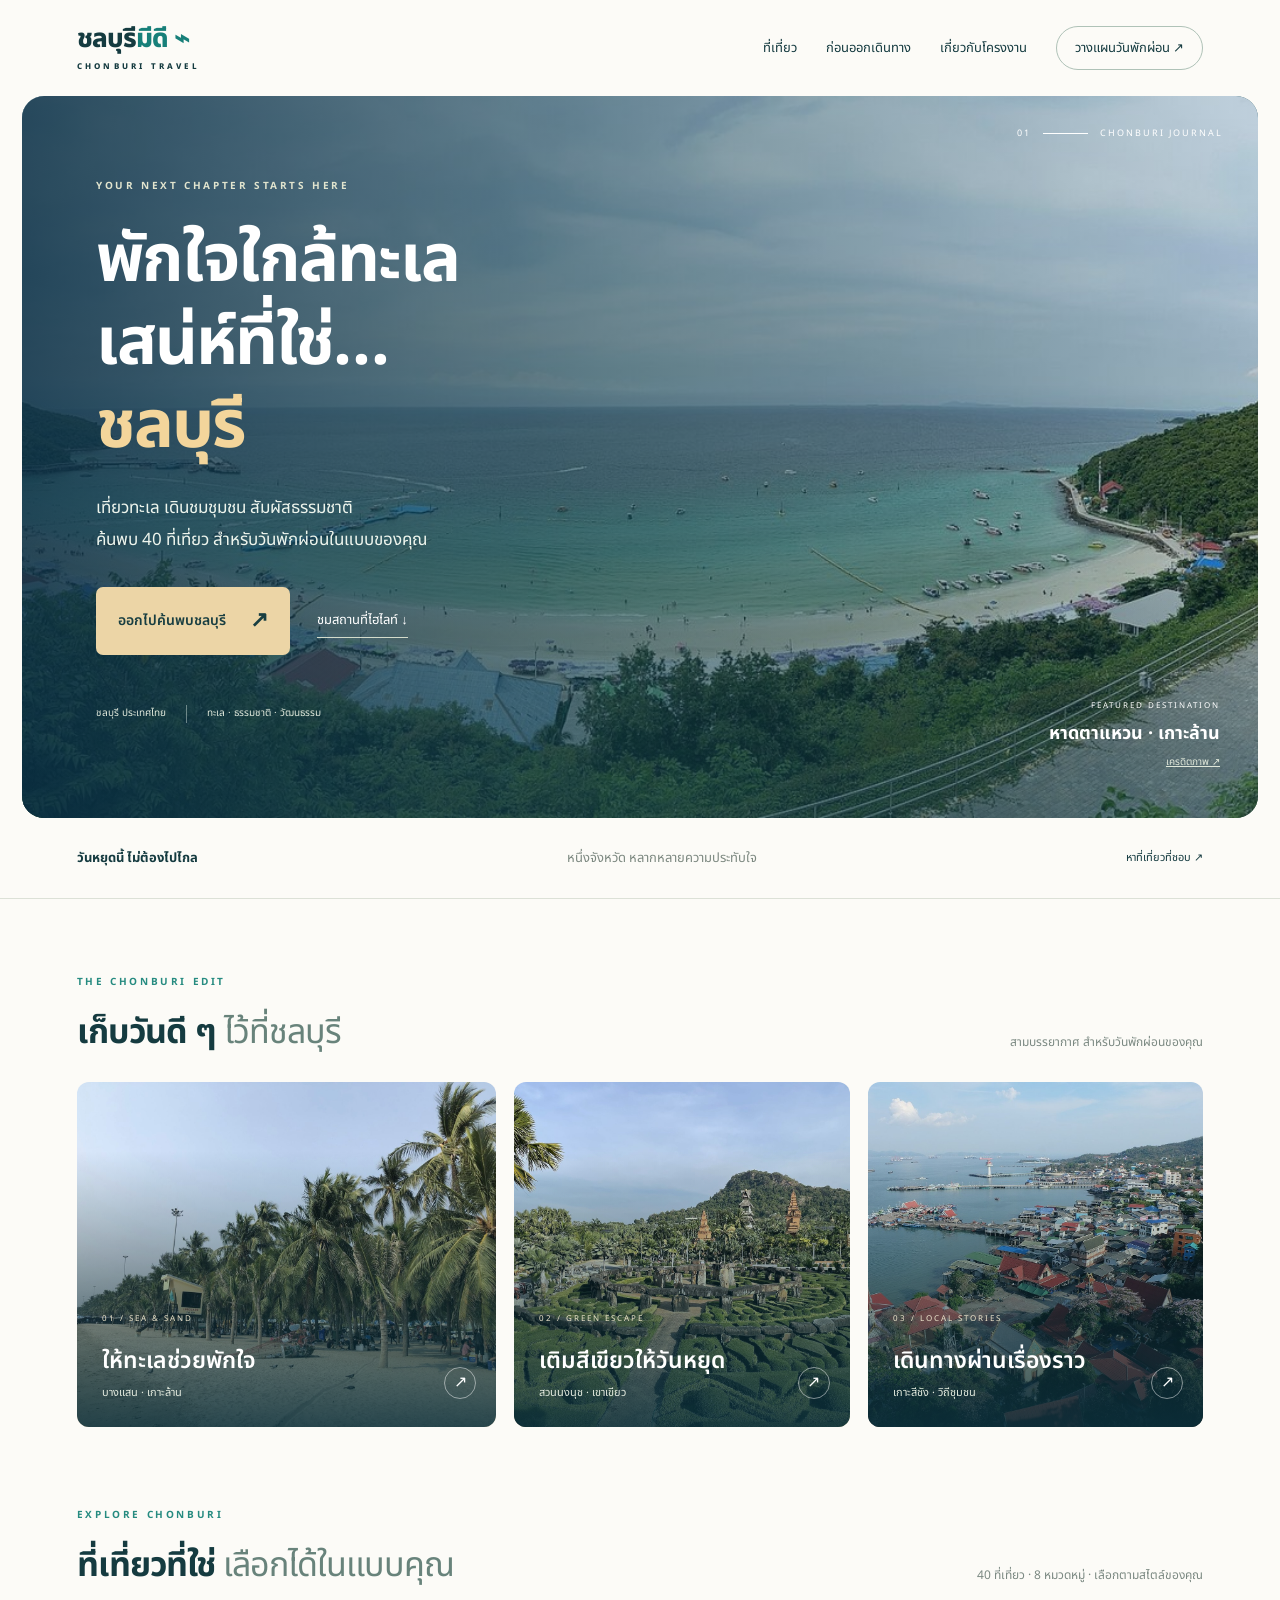
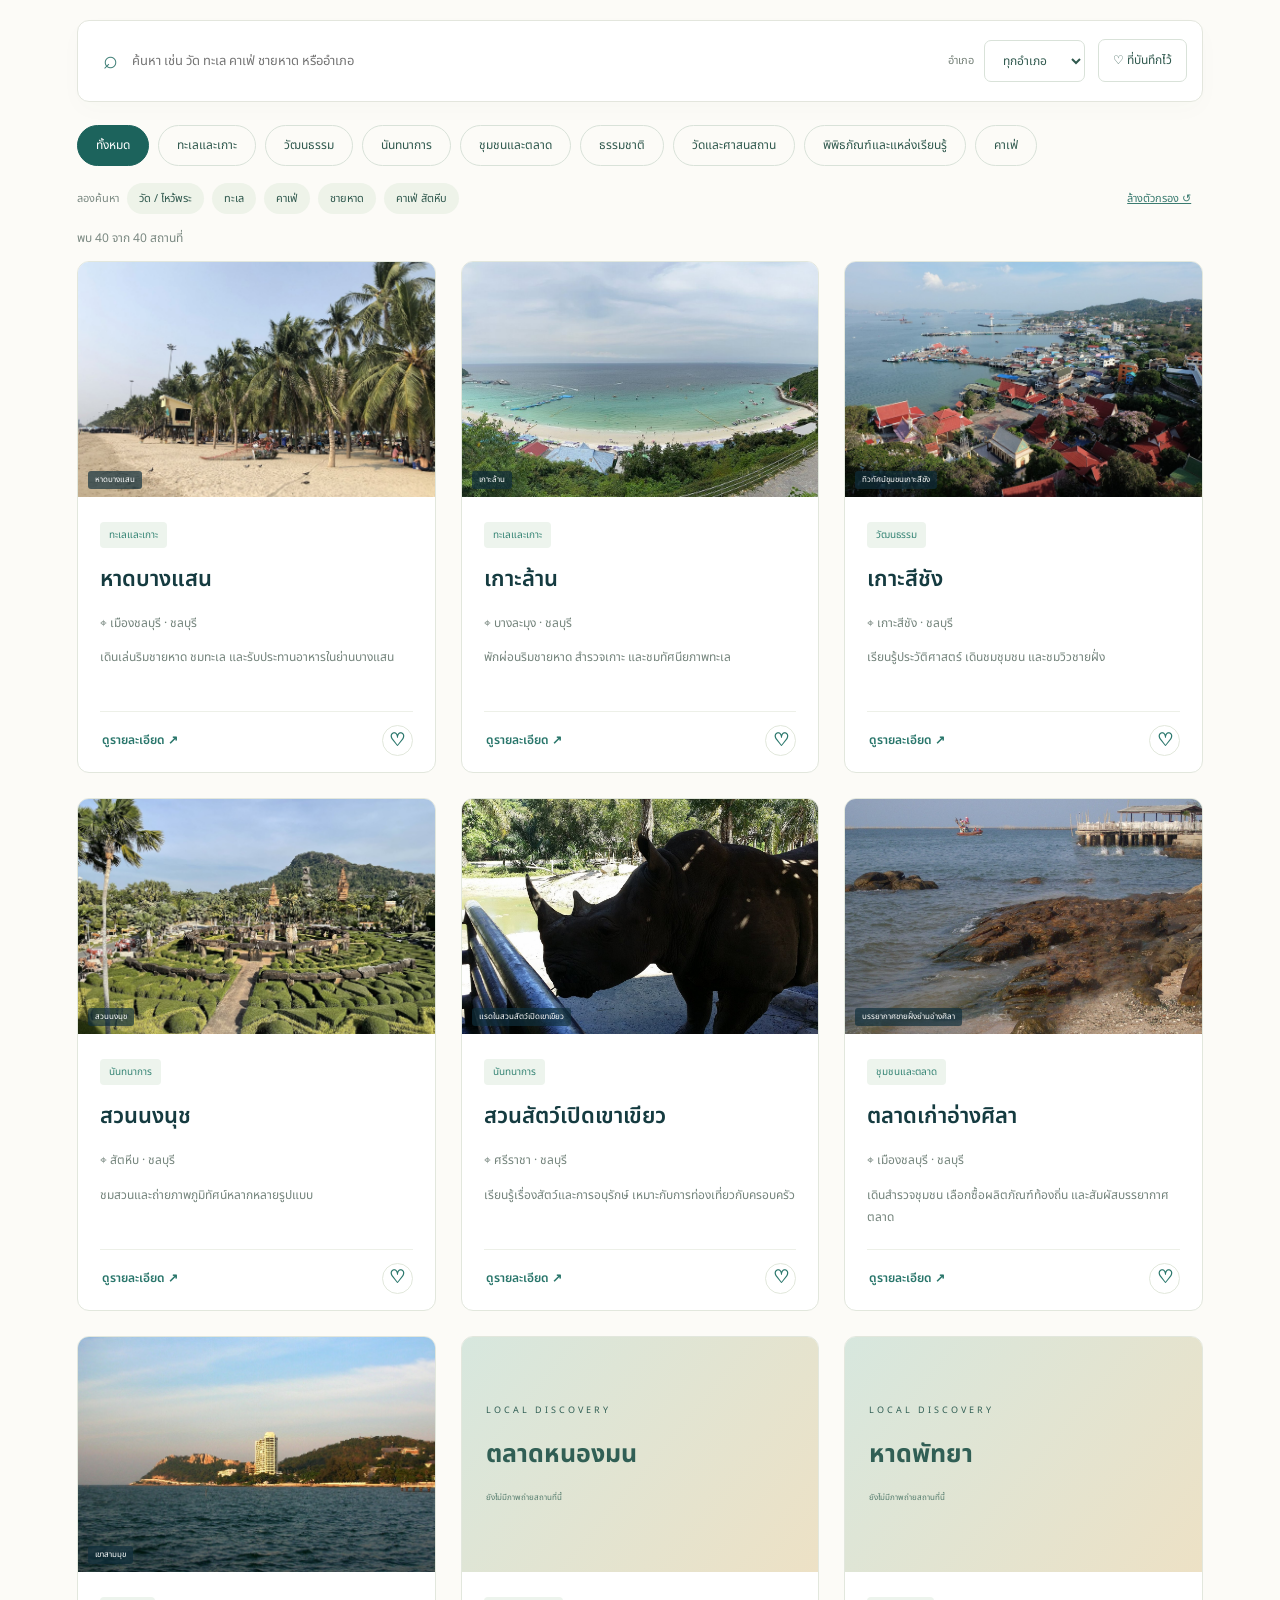
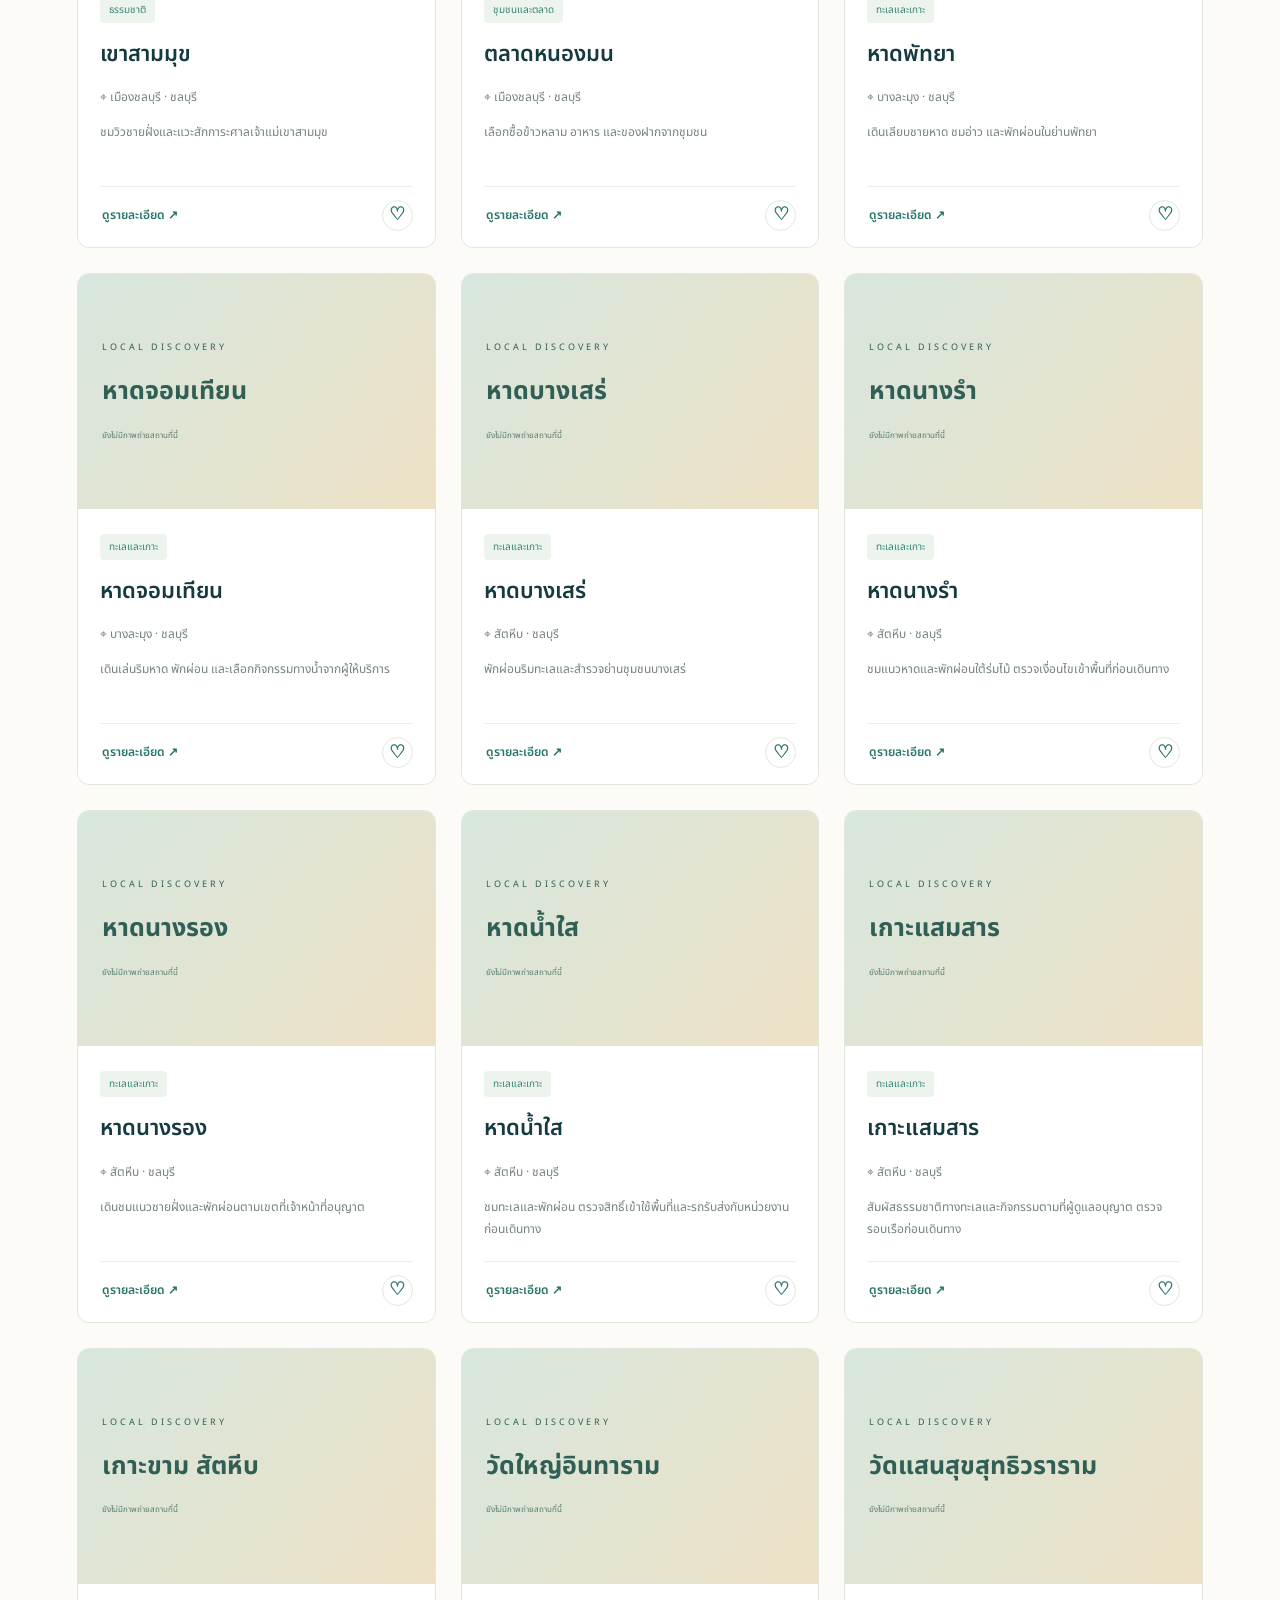
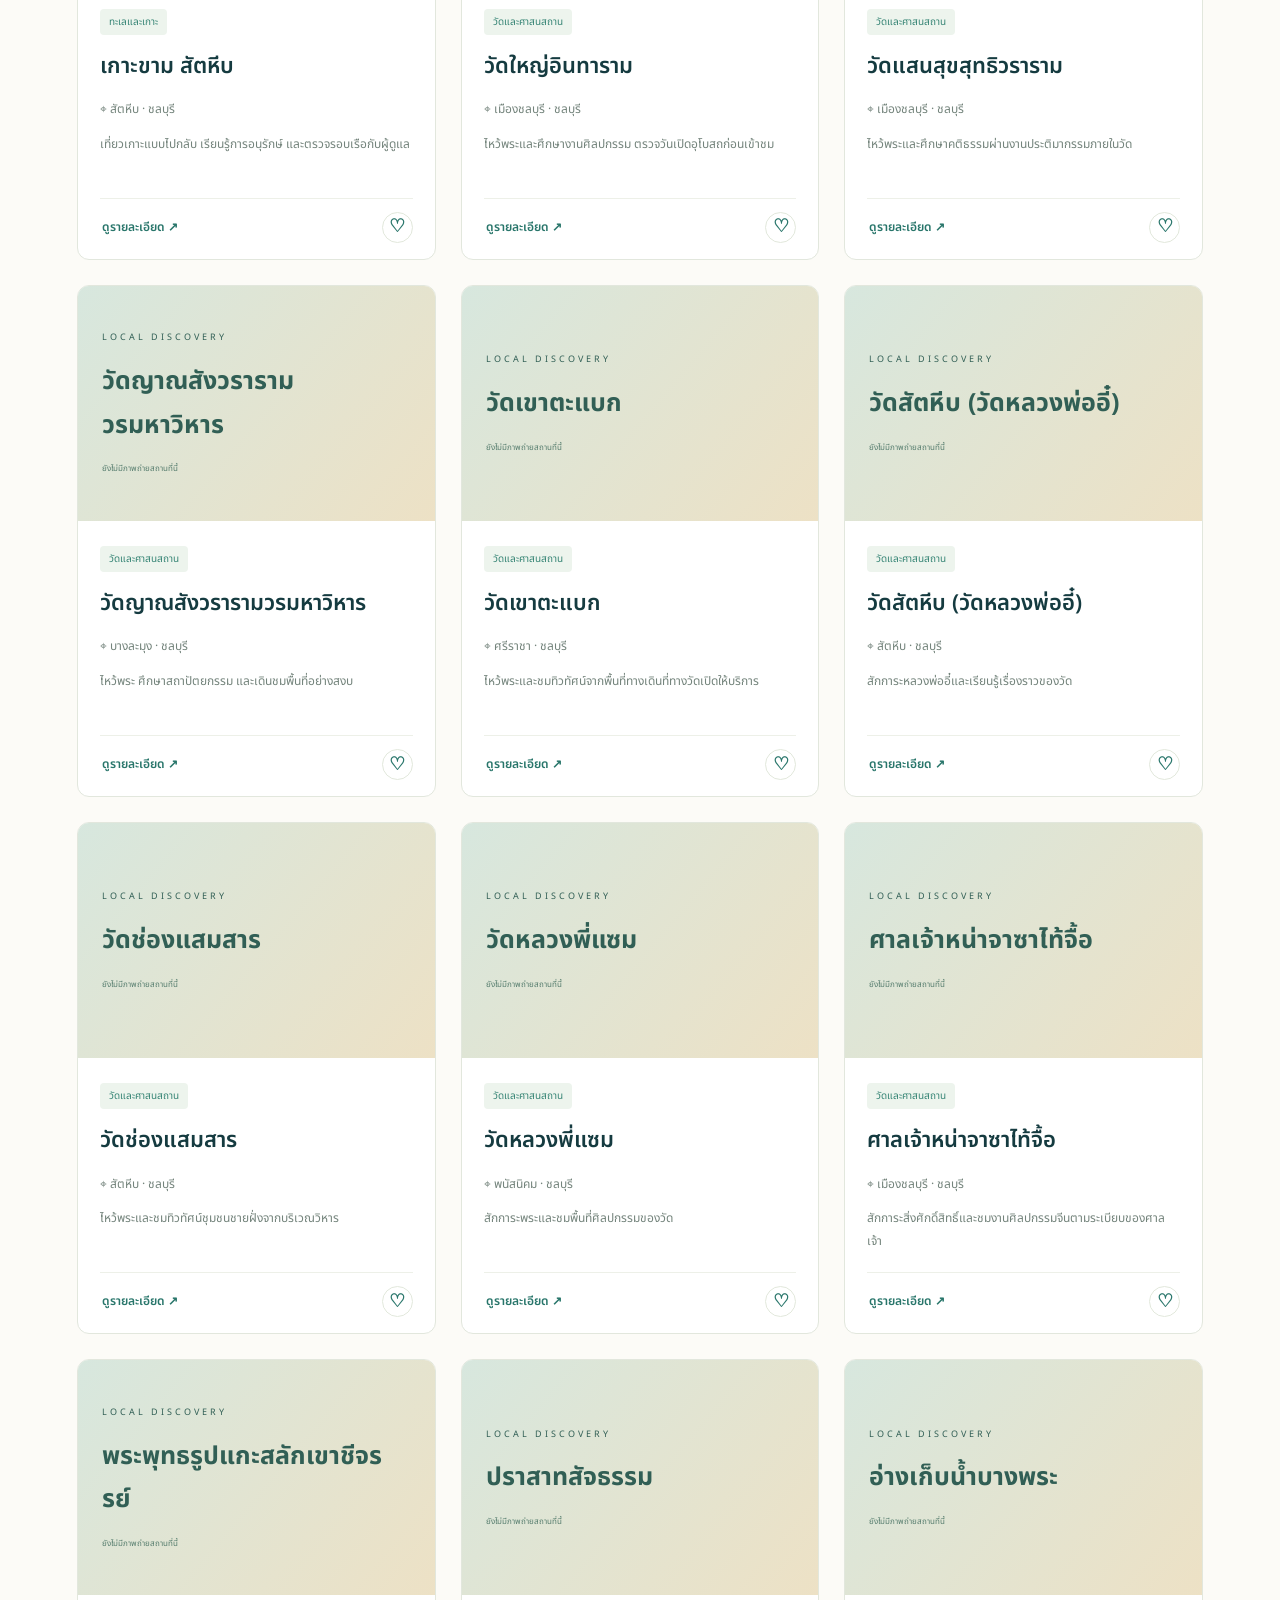
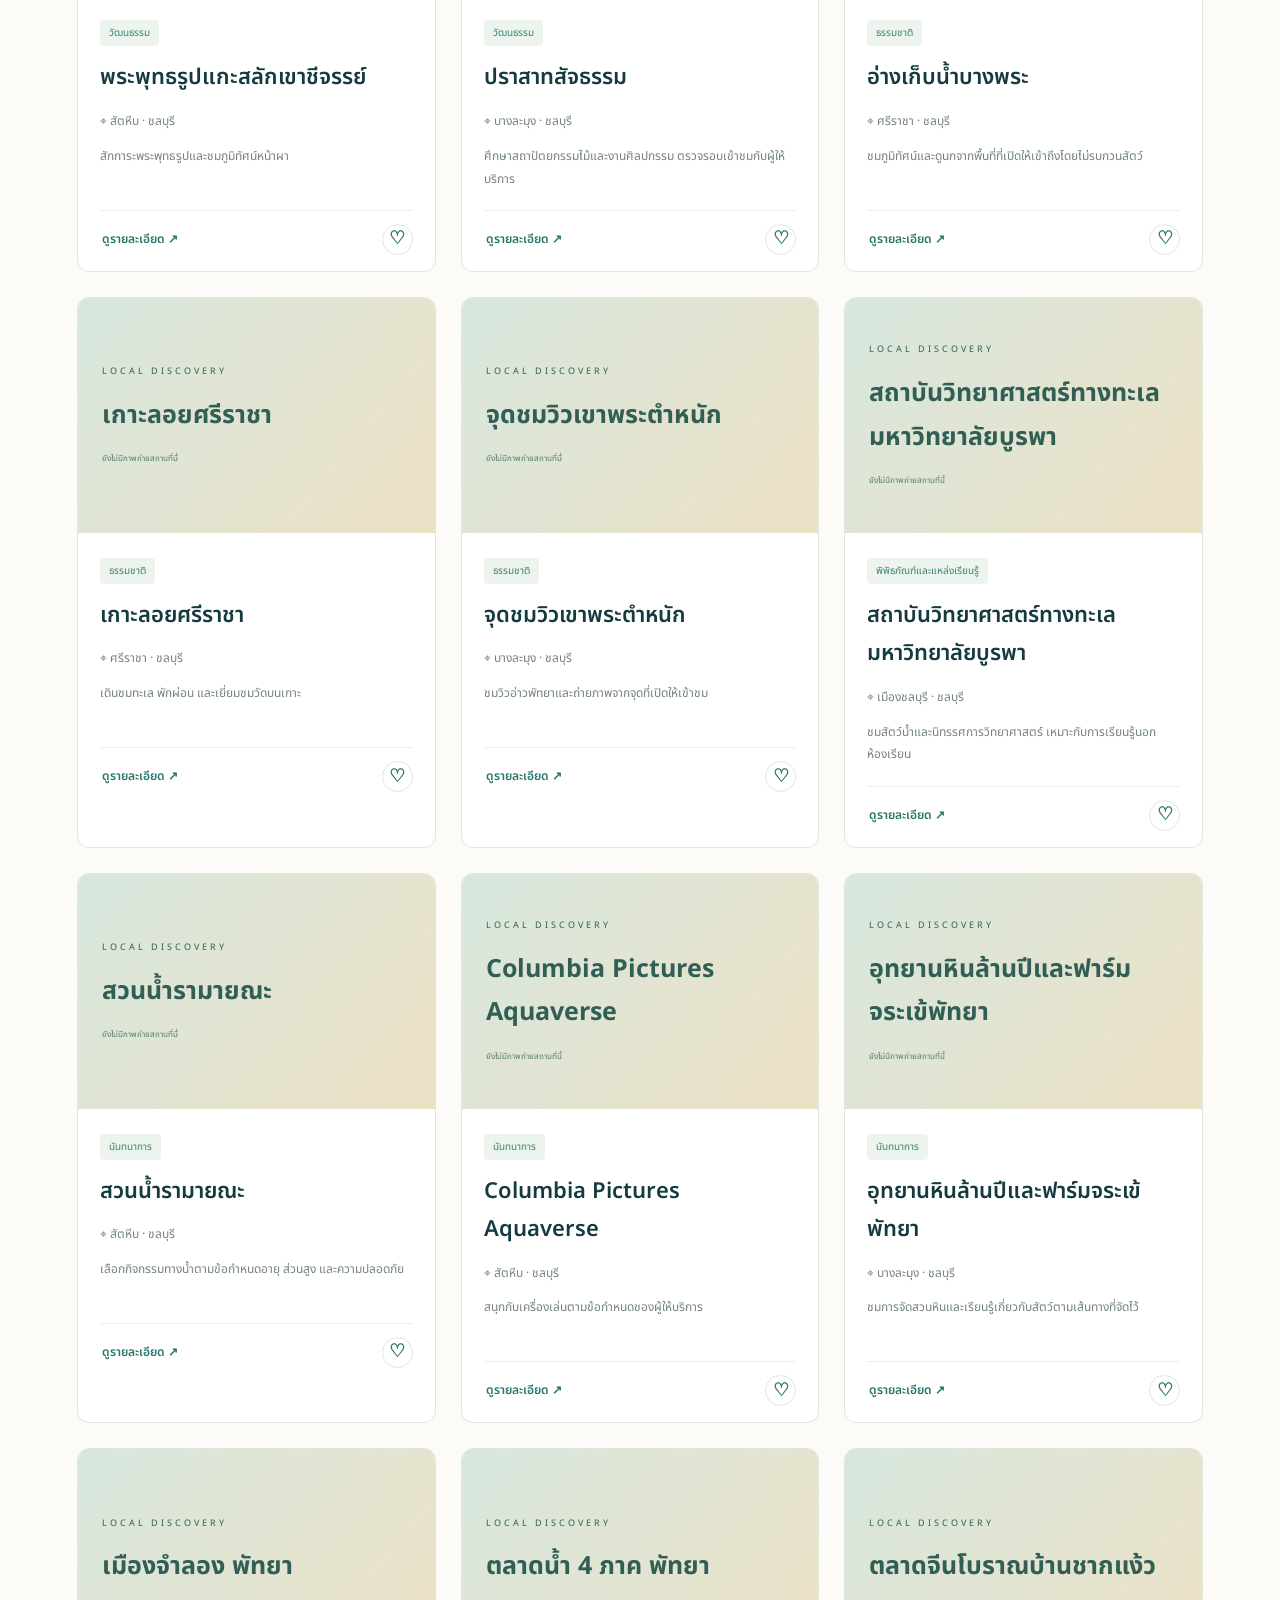
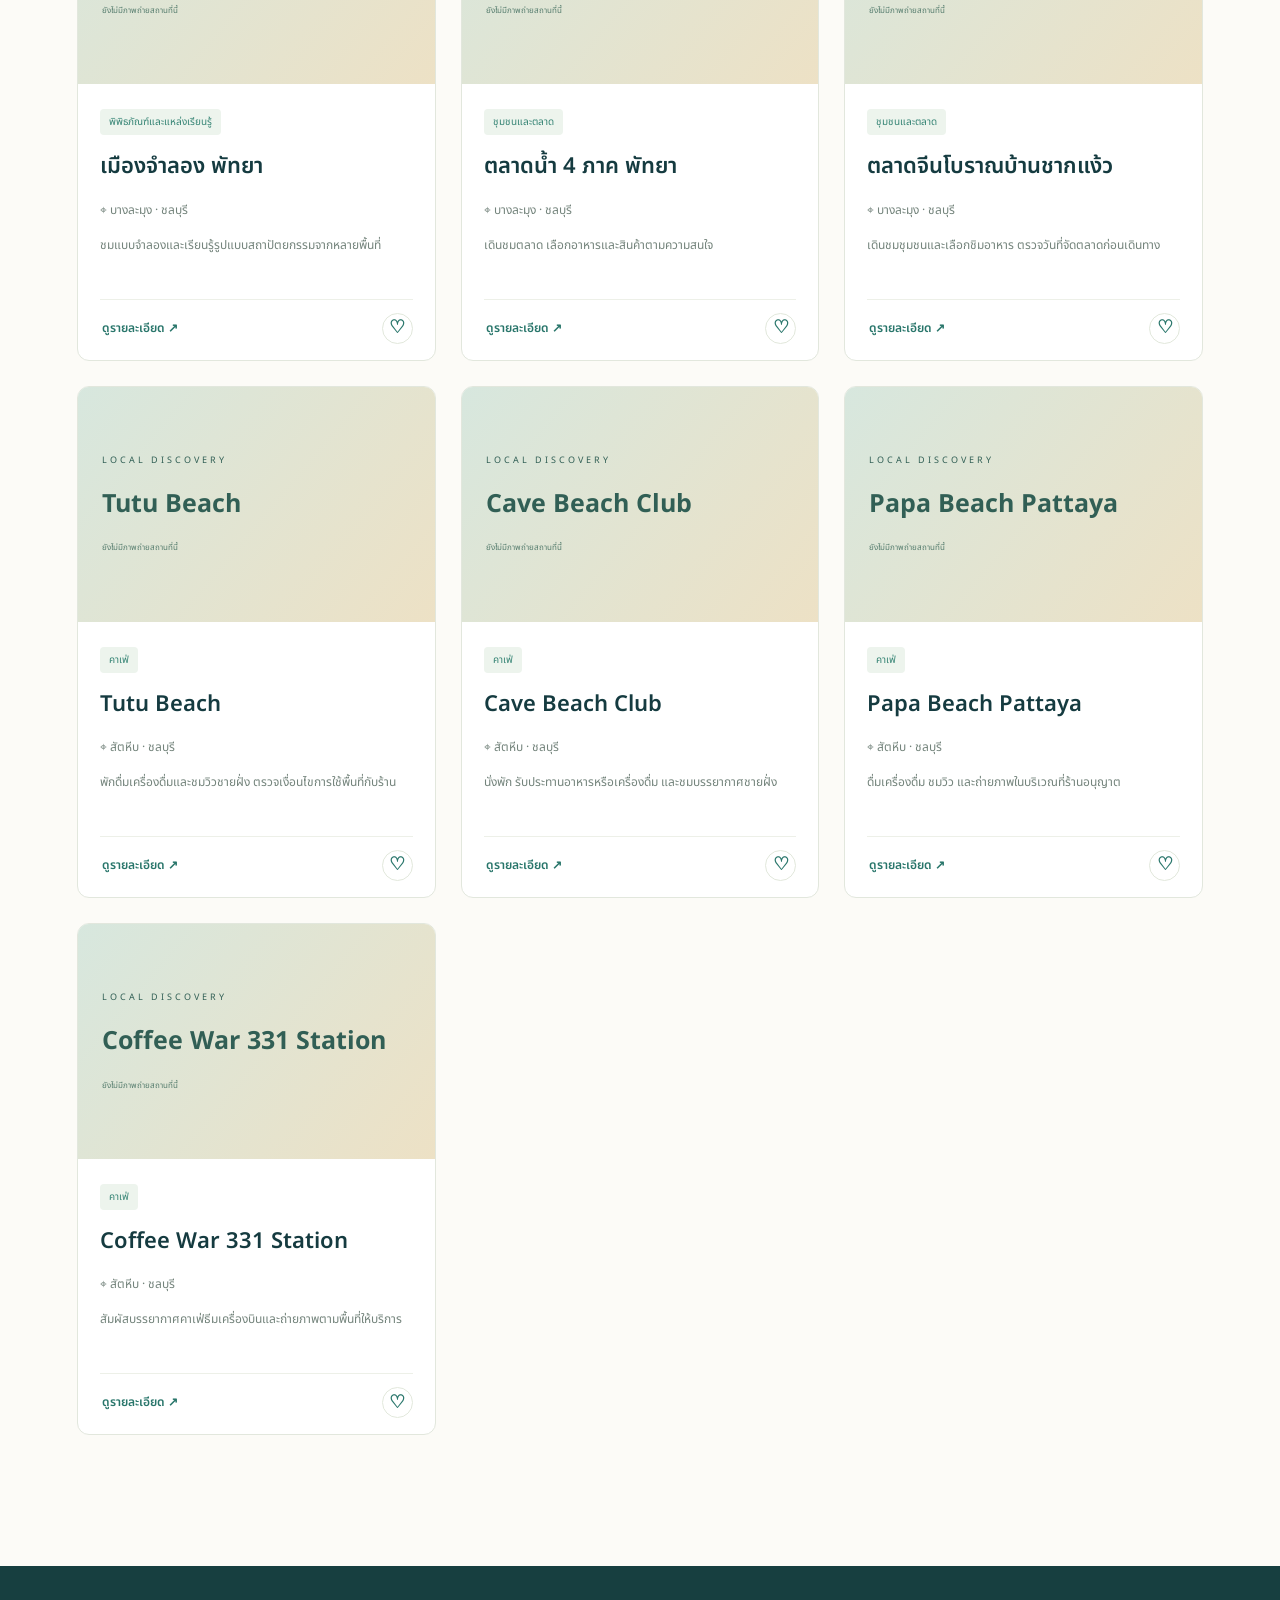
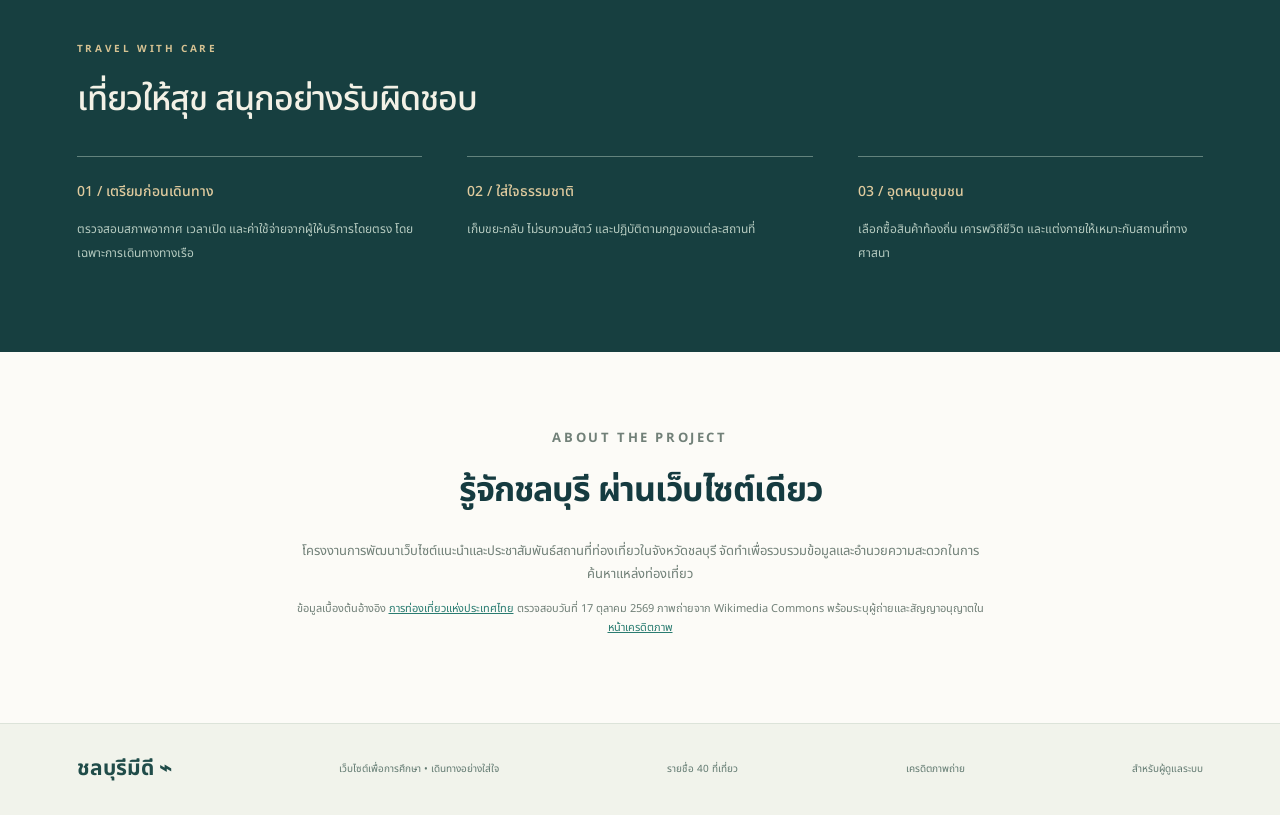
==== index.html @ 001562fa "Add files via upload" ====
<!doctype html><html lang="th"><head><meta charset="utf-8"><meta name="viewport" content="width=device-width,initial-scale=1"><meta name="description" content="ค้นพบชลบุรี แนะนำแหล่งท่องเที่ยวทางทะเล ธรรมชาติ วัฒนธรรม และชุมชน"><title>ชลบุรีมีดี • Chonburi Travel</title><link rel="stylesheet" href="assets/style.css"></head><body>
<header><a class="brand" href="#">ชลบุรี<span>มีดี ⌁</span><small>CHONBURI TRAVEL</small></a><nav aria-label="เมนูหลัก"><a href="#explore">ที่เที่ยว</a><a href="#guide">ก่อนออกเดินทาง</a><a href="#about">เกี่ยวกับโครงงาน</a><a class="nav-cta" href="#explore">วางแผนวันพักผ่อน ↗</a></nav></header>
<main><section class="hero"><img class="hero-background" src="assets/images/kohlarn.jpg" alt="หาดตาแหวน เกาะล้าน จังหวัดชลบุรี" fetchpriority="high"><div class="hero-shade"></div><div class="hero-copy"><p class="eyebrow">YOUR NEXT CHAPTER STARTS HERE</p><h1>พักใจใกล้ทะเล<br>เสน่ห์ที่ใช่…<span>ชลบุรี</span></h1><p>เที่ยวทะเล เดินชมชุมชน สัมผัสธรรมชาติ<br>ค้นพบ 40 ที่เที่ยว สำหรับวันพักผ่อนในแบบของคุณ</p><div class="hero-cta"><a class="button" href="#explore">ออกไปค้นพบชลบุรี <span>↗</span></a><a class="text-link" href="#highlights">ชมสถานที่ไฮไลท์ ↓</a></div><div class="hero-note"><span>ชลบุรี ประเทศไทย</span><span>ทะเล · ธรรมชาติ · วัฒนธรรม</span></div></div><div class="hero-location"><span>FEATURED DESTINATION</span><strong>หาดตาแหวน · เกาะล้าน</strong><a href="credits.html">เครดิตภาพ ↗</a></div><div class="hero-index">01 <i></i> CHONBURI JOURNAL</div></section>
<div class="intro-strip"><span>วันหยุดนี้ ไม่ต้องไปไกล</span><p>หนึ่งจังหวัด หลากหลายความประทับใจ</p><a href="#explore">หาที่เที่ยวที่ชอบ ↗</a></div>
<section id="highlights" class="section highlights"><div class="section-title"><div><p class="eyebrow">THE CHONBURI EDIT</p><h2>เก็บวันดี ๆ <em>ไว้ที่ชลบุรี</em></h2></div><p>สามบรรยากาศ สำหรับวันพักผ่อนของคุณ</p></div><div class="highlight-grid"><a class="feature feature-large" href="#explore" data-preset="ทะเลและเกาะ"><img src="assets/images/bangsaen.jpg" alt="หาดบางแสน" loading="lazy"><div><span>01 / SEA &amp; SAND</span><h3>ให้ทะเลช่วยพักใจ</h3><p>บางแสน · เกาะล้าน</p></div><b>↗</b></a><a class="feature" href="#explore" data-preset="นันทนาการ"><img src="assets/images/nongnooch.jpg" alt="สวนจัดภูมิทัศน์ที่สวนนงนุช" loading="lazy"><div><span>02 / GREEN ESCAPE</span><h3>เติมสีเขียวให้วันหยุด</h3><p>สวนนงนุช · เขาเขียว</p></div><b>↗</b></a><a class="feature" href="#explore" data-preset="วัฒนธรรม"><img src="assets/images/sichang.jpg" alt="เกาะสีชัง" loading="lazy"><div><span>03 / LOCAL STORIES</span><h3>เดินทางผ่านเรื่องราว</h3><p>เกาะสีชัง · วิถีชุมชน</p></div><b>↗</b></a></div></section>
<section id="explore" class="section"><div class="section-title"><div><p class="eyebrow">EXPLORE CHONBURI</p><h2>ที่เที่ยวที่ใช่ <em>เลือกได้ในแบบคุณ</em></h2></div><p>40 ที่เที่ยว · 8 หมวดหมู่ · เลือกตามสไตล์ของคุณ</p></div><div class="search-row"><label class="search">⌕ <input id="search" type="search" placeholder="ค้นหา เช่น วัด ทะเล คาเฟ่ ชายหาด หรืออำเภอ" aria-label="ค้นหาสถานที่"></label><label>อำเภอ <select id="district"><option value="">ทุกอำเภอ</option></select></label><button id="saved" aria-pressed="false">♡ ที่บันทึกไว้</button></div><div id="categories" class="chips" aria-label="ประเภทสถานที่"></div><div class="search-examples"><span>ลองค้นหา</span><button type="button" data-query="วัด">วัด / ไหว้พระ</button><button type="button" data-query="ทะเล">ทะเล</button><button type="button" data-query="คาเฟ่">คาเฟ่</button><button type="button" data-query="ชายหาด">ชายหาด</button><button type="button" data-query="คาเฟ่ สัตหีบ">คาเฟ่ สัตหีบ</button><button type="button" id="clear-filters">ล้างตัวกรอง ↺</button></div><p id="count" class="muted" role="status"></p><div id="cards" class="cards"></div><p id="error" role="alert"></p></section>
<section id="guide" class="guide section"><p class="eyebrow">TRAVEL WITH CARE</p><h2>เที่ยวให้สุข สนุกอย่างรับผิดชอบ</h2><div class="tips"><article><b>01 / เตรียมก่อนเดินทาง</b><p>ตรวจสอบสภาพอากาศ เวลาเปิด และค่าใช้จ่ายจากผู้ให้บริการโดยตรง โดยเฉพาะการเดินทางทางเรือ</p></article><article><b>02 / ใส่ใจธรรมชาติ</b><p>เก็บขยะกลับ ไม่รบกวนสัตว์ และปฏิบัติตามกฎของแต่ละสถานที่</p></article><article><b>03 / อุดหนุนชุมชน</b><p>เลือกซื้อสินค้าท้องถิ่น เคารพวิถีชีวิต และแต่งกายให้เหมาะกับสถานที่ทางศาสนา</p></article></div></section>
<section id="about" class="section about"><p class="eyebrow">ABOUT THE PROJECT</p><h2>รู้จักชลบุรี ผ่านเว็บไซต์เดียว</h2><p>โครงงานการพัฒนาเว็บไซต์แนะนำและประชาสัมพันธ์สถานที่ท่องเที่ยวในจังหวัดชลบุรี จัดทำเพื่อรวบรวมข้อมูลและอำนวยความสะดวกในการค้นหาแหล่งท่องเที่ยว</p><p>ข้อมูลเบื้องต้นอ้างอิง <a href="https://thai.tourismthailand.org/Destinations/Provinces/chon-buri/464" target="_blank" rel="noopener">การท่องเที่ยวแห่งประเทศไทย</a> ตรวจสอบวันที่ 17 ตุลาคม 2569 ภาพถ่ายจาก Wikimedia Commons พร้อมระบุผู้ถ่ายและสัญญาอนุญาตใน <a href="credits.html">หน้าเครดิตภาพ</a></p></section></main><footer><strong>ชลบุรีมีดี ⌁</strong><span>เว็บไซต์เพื่อการศึกษา • เดินทางอย่างใส่ใจ</span><a href="places-list.html">รายชื่อ 40 ที่เที่ยว</a><a href="credits.html">เครดิตภาพถ่าย</a><a href="admin.html">สำหรับผู้ดูแลระบบ</a></footer>
<dialog id="detail"><button id="close" class="close" aria-label="ปิดรายละเอียด">✕</button><div id="detail-content"></div></dialog><script src="config.js"></script><script src="assets/photos.js"></script><script src="assets/search.js"></script><script src="assets/app.js"></script></body></html>
---- assets/style.css ----
@import url('https://fonts.googleapis.com/css2?family=Noto+Sans+Thai:wght@400;500;600;700;800&display=swap');
*{box-sizing:border-box}html{scroll-behavior:smooth;scroll-padding-top:100px}body{margin:0;background:#fcfbf7;color:#153b40;font-family:'Noto Sans Thai',Tahoma,sans-serif;line-height:1.75}a{color:inherit}button,input,select,textarea{font:inherit}button,a,input,select,textarea{touch-action:manipulation}button,.button{cursor:pointer}button:focus-visible,a:focus-visible,input:focus-visible,select:focus-visible{outline:3px solid #db9b42;outline-offset:4px}header{height:96px;display:flex;justify-content:space-between;align-items:center;padding:20px 6%;background:#fcfbf7}.brand{text-decoration:none;font-size:26px;font-weight:800;line-height:1.2;letter-spacing:-1px}.brand span{color:#177f79}.brand small{display:block;font-size:8px;letter-spacing:3.2px;margin-top:8px}nav{display:flex;align-items:center;gap:29px;font-size:13px}nav a{text-decoration:none}.nav-cta{border:1px solid #afc2b7;border-radius:30px;padding:10px 18px}.hero{position:relative;min-height:690px;margin:0 22px;overflow:hidden;border-radius:22px;background:#174d59;color:white}.hero-background{position:absolute;inset:0;width:100%;height:100%;object-fit:cover;object-position:center 55%}.hero-shade{position:absolute;inset:0;background:linear-gradient(90deg,#092e43d9 0%,#123e4980 48%,#0e455526 100%),linear-gradient(0deg,#103a4670,transparent 50%)}.hero-copy{position:relative;padding:82px 6% 95px;max-width:780px}.eyebrow{font-size:10px;letter-spacing:2.6px;font-weight:700;color:#268b80;margin:0 0 16px}.hero .eyebrow{color:#e1e4ce}h1{font-size:clamp(44px,5.2vw,76px);line-height:1.25;letter-spacing:-2px;margin:23px 0 24px;font-weight:700}h1 span{color:#f3d59b;display:block}.hero-copy>p:not(.eyebrow){font-size:17px;color:#eef5ed;line-height:1.9}.hero-cta{display:flex;align-items:center;gap:27px;margin-top:30px}.button{display:inline-flex;align-items:center;justify-content:center;gap:24px;background:#ecd5a6;color:#183e41;padding:15px 22px;text-decoration:none;border:0;border-radius:7px;font-weight:600;font-size:14px}.button span{font-size:22px}.text-link{font-size:13px;text-decoration:none;border-bottom:1px solid #d4dccc;padding:5px 0}.hero-note{display:flex;gap:20px;font-size:10px;margin-top:50px;color:#e1e9dc}.hero-note span+span{border-left:1px solid #d3e2dd75;padding-left:20px}.hero-location{position:absolute;right:38px;bottom:46px;text-align:right;display:flex;flex-direction:column;font-size:12px;gap:5px}.hero-location>span{font-size:8px;letter-spacing:2px}.hero-location strong{font-size:18px}.hero-location a{font-size:10px;color:#e0e8da}.hero-index{position:absolute;top:30px;right:35px;display:flex;align-items:center;gap:12px;letter-spacing:2px;font-size:9px}.hero-index i{display:block;width:45px;height:1px;background:white}.intro-strip{padding:29px 6%;display:flex;align-items:center;justify-content:space-between;border-bottom:1px solid #dce1d7;font-size:13px}.intro-strip>span{font-weight:700}.intro-strip p{color:#7d8981;margin:0}.intro-strip a{text-decoration:none;font-size:11px}.section{padding:75px 6%;max-width:1500px;margin:auto}h2{font-size:34px;line-height:1.45;margin:8px 0 25px;letter-spacing:-1px}h2 em{font-style:normal;font-weight:400;color:#68837b}.section-title{display:flex;justify-content:space-between;align-items:end;gap:20px}.section-title>p,.muted{color:#7b8982;font-size:12px}.section-title>p{margin-bottom:29px}.highlight-grid{display:grid;grid-template-columns:1.25fr 1fr 1fr;gap:18px}.feature{position:relative;min-height:345px;display:block;border-radius:12px;overflow:hidden;color:white}.feature img{position:absolute;width:100%;height:100%;object-fit:cover;transition:transform .5s}.feature:after{content:'';position:absolute;inset:0;background:linear-gradient(0deg,#0c313de0,transparent 80%)}.feature:hover img{transform:scale(1.05)}.feature>div{position:absolute;bottom:25px;left:25px;z-index:1}.feature span{font-size:8px;letter-spacing:2px;color:#ede5cc}.feature h3{font-size:23px;margin:11px 0 2px;font-weight:600}.feature p{font-size:11px;margin:0;color:#e2e9dd}.feature>b{position:absolute;bottom:28px;right:20px;z-index:1;border:1px solid #ffffff7a;width:32px;height:32px;text-align:center;border-radius:50%;font-weight:400}.highlights{padding-bottom:35px}#explore{padding-top:45px}.search-row{display:flex;align-items:center;gap:13px;padding:15px;background:white;border:1px solid #e3e6dd;border-radius:12px;margin-top:5px;box-shadow:0 8px 25px #1c4f3d05}.search{display:flex;align-items:center;gap:12px;flex:1;padding:3px 10px;color:#3f7f77;font-size:25px}.search input{width:100%;border:0;outline:0;background:none;font-size:13px;color:#234b4a}.search-row>label:not(.search){font-size:11px;color:#758078;display:flex;align-items:center;gap:10px}select,button{padding:10px 14px;border:1px solid #d9e2d9;border-radius:7px;color:#30594e;background:#fff;font-size:12px}select{max-width:210px}.chips{display:flex;gap:9px;flex-wrap:wrap;margin:23px 0 17px}.chips button{border-radius:30px;padding:9px 18px;background:transparent}.chips button[aria-pressed=true],#saved[aria-pressed=true]{background:#1c635c;color:#fff;border-color:#1c635c}.cards{display:grid;grid-template-columns:repeat(3,1fr);gap:25px}.card{background:white;border:1px solid #e2e7dd;border-radius:12px;overflow:hidden;transition:box-shadow .25s,transform .25s}.card:hover{transform:translateY(-5px);box-shadow:0 16px 35px #144f3b12}.thumb{height:235px;position:relative;background:linear-gradient(140deg,#e2e9e0,#90b6b2);overflow:hidden}.thumb img{width:100%;height:100%;object-fit:cover;transition:transform .6s;display:block}.card:hover .thumb img{transform:scale(1.05)}.thumb small{position:absolute;bottom:8px;left:10px;font-size:8px;background:#102e3bad;color:#fff;padding:2px 7px;border-radius:3px;z-index:2}.card-body{padding:22px 22px 16px}.tag{font-size:10px;color:#358474;background:#edf4ed;padding:5px 9px;border-radius:4px}.card h3{font-size:22px;margin:14px 0 4px;font-weight:600}.card p{font-size:12px;color:#74847c;line-height:1.9}.card-body>p:nth-of-type(2){min-height:46px}.card-actions{display:flex;align-items:center;justify-content:space-between;border-top:1px solid #edf0e8;padding-top:13px;margin-top:19px}.card-actions button{border:0;background:none;padding:2px;color:#29766b;font-weight:600}.card-actions button[data-save]{width:31px;height:31px;border:1px solid #e2e8dc;border-radius:50%;font-size:18px;line-height:1}.card-actions button[aria-pressed=true]{color:#c3674b;background:#fcf2e9}.guide{background:#173f40;color:#f3f1e6;max-width:none;margin-top:40px}.guide .eyebrow{color:#d6c292}.guide h2{font-weight:500}.tips{display:grid;grid-template-columns:repeat(3,1fr);gap:45px;margin-top:32px}.tips article{border-top:1px solid #63837d;padding-top:20px}.tips b{font-size:14px;font-weight:500;color:#e0cb9e}.tips p{font-size:12px;color:#b6cbc0;line-height:2}.about{max-width:850px;text-align:center}.about p{font-size:13px;color:#718078}.about p:last-child{font-size:11px}.about a{color:#2a7c71}footer{display:flex;gap:20px;justify-content:space-between;align-items:center;padding:27px 6%;border-top:1px solid #dce3d9;background:#f1f3eb;color:#617970;font-size:10px}footer strong{font-size:21px;color:#204c49}footer a{text-decoration:none}dialog{border:0;border-radius:17px;padding:35px;max-width:720px;width:93%;max-height:90vh;color:#173e43;background:#fcfbf7}dialog::backdrop{background:#102d34c9;backdrop-filter:blur(5px)}.close{float:right;position:sticky;top:0;z-index:4;border-radius:50%;background:#fff}.detail-map{margin-top:15px}.detail-image{width:100%;max-height:340px;object-fit:cover;border-radius:10px;margin-bottom:20px}.detail-credit{font-size:10px;color:#698177}.empty{grid-column:1/-1;padding:45px;text-align:center;background:#edf1e8;border-radius:10px}.admin{max-width:900px;margin:40px auto;padding:25px}.admin label{display:block;margin:12px 0}.admin input,.admin textarea,.admin select{display:block;width:100%;padding:10px;max-width:none;border:1px solid #b8cbc1;border-radius:6px}.admin textarea{min-height:100px}.admin article{border-bottom:1px solid #ccd7ce;padding:18px 0}.admin fieldset{border:1px solid #cbd7d0;border-radius:10px}#status{white-space:pre-wrap}[hidden]{display:none!important}.credits{max-width:1100px;margin:auto;padding:45px 5%}.credit-list{display:grid;grid-template-columns:repeat(2,1fr);gap:25px}.credit-item{padding:20px;background:white;border:1px solid #dae3d8;border-radius:10px}.credit-item img{width:100%;height:200px;object-fit:cover;border-radius:7px}.credit-item p{font-size:12px}.credit-item h2{font-size:22px}.credits a{overflow-wrap:anywhere}@media(min-width:1600px){.hero{max-width:1500px;margin:auto}}@media(max-width:1000px){header{padding:18px 4%}nav{gap:18px;font-size:11px}.nav-cta{display:none}.hero{min-height:620px}.hero-copy{padding:70px 6%}.hero-location{right:25px;bottom:30px}.highlight-grid{gap:12px}.feature h3{font-size:19px}.cards{grid-template-columns:repeat(2,1fr)}.search-row{flex-wrap:wrap}.search{flex-basis:100%}.intro-strip{gap:20px}.intro-strip p{font-size:11px}.section{padding-left:5%;padding-right:5%}}@media(max-width:600px){header{height:80px;padding:15px 5%}.brand{font-size:23px}nav{gap:13px;font-size:10px}nav a[href='#about']{display:none}.hero{margin:0 10px;border-radius:13px;min-height:655px}.hero-copy{padding:65px 7% 150px}.hero-background{object-position:60% center}.hero-shade{background:linear-gradient(90deg,#092e43d9,#123e496b),linear-gradient(0deg,#103a4680,transparent)}h1{font-size:51px}.hero-copy>p:not(.eyebrow){font-size:14px}.hero-cta{gap:20px;align-items:start;flex-direction:column}.hero-note{margin-top:30px;font-size:8px;gap:10px}.hero-note span+span{padding-left:10px}.hero-location{left:7%;right:auto;bottom:24px;text-align:left}.hero-location strong{font-size:15px}.hero-index{font-size:7px;right:23px;top:24px}.intro-strip{padding:23px 6%;flex-wrap:wrap;gap:4px}.intro-strip p{flex-basis:100%;order:3;font-size:10px}.section{padding:42px 6%}.section-title{display:block}.section-title>p{margin:0 0 20px}h2{font-size:27px}.highlight-grid{grid-template-columns:1fr 1fr}.feature{min-height:235px}.feature-large{grid-column:1/-1;min-height:290px}.feature>div{left:17px;bottom:17px}.feature h3{font-size:17px}.feature p{font-size:9px}.feature>b{display:none}.feature span{font-size:6px}.cards,.tips,.credit-list{grid-template-columns:1fr}.search-row{padding:10px;gap:10px}.search-row>label:not(.search){flex:1}select{max-width:145px}.chips{gap:7px}.chips button{padding:8px 12px;font-size:10px}.thumb{height:240px}.card-body>p:nth-of-type(2){min-height:0}.guide{margin-top:15px}.tips{gap:17px}footer{flex-wrap:wrap;gap:12px}footer strong{flex-basis:100%}dialog{padding:23px}.detail-image{max-height:250px}h2 em{display:block}.hero .eyebrow{font-size:8px}.about p{font-size:12px}}@media(prefers-reduced-motion:reduce){html{scroll-behavior:auto}*{transition:none!important}}

.photo-placeholder{height:100%;padding:35px 24px;display:flex;flex-direction:column;justify-content:center;background:linear-gradient(130deg,#d7e7de,#ede1c5);color:#315f55}.photo-placeholder span{font-size:9px;letter-spacing:3px}.photo-placeholder strong{font-size:25px;margin-top:14px}.photo-placeholder small{position:static;background:none;color:#567d6e;padding:0;margin-top:15px}.detail-credit+span{display:inline-block;margin-top:12px}#detail .thumb{height:300px;border-radius:9px;margin:15px 0}.detail-credit{font-size:10px}#detail h3{font-size:16px}#detail p{font-size:13px}#detail .detail-credit{font-size:10px}

.search-examples{display:flex;align-items:center;gap:8px;flex-wrap:wrap;margin:14px 0}.search-examples>span{font-size:11px;color:#7b8982}.search-examples button{border:0;background:#eef3e9;border-radius:20px;font-size:11px;padding:6px 12px}.search-examples #clear-filters{margin-left:auto;background:transparent;text-decoration:underline;color:#3a7b70}.detail-keywords{border:1px solid #dce5da;border-radius:7px;padding:12px;color:#438071;font-size:11px!important}.photo-placeholder{min-height:235px}
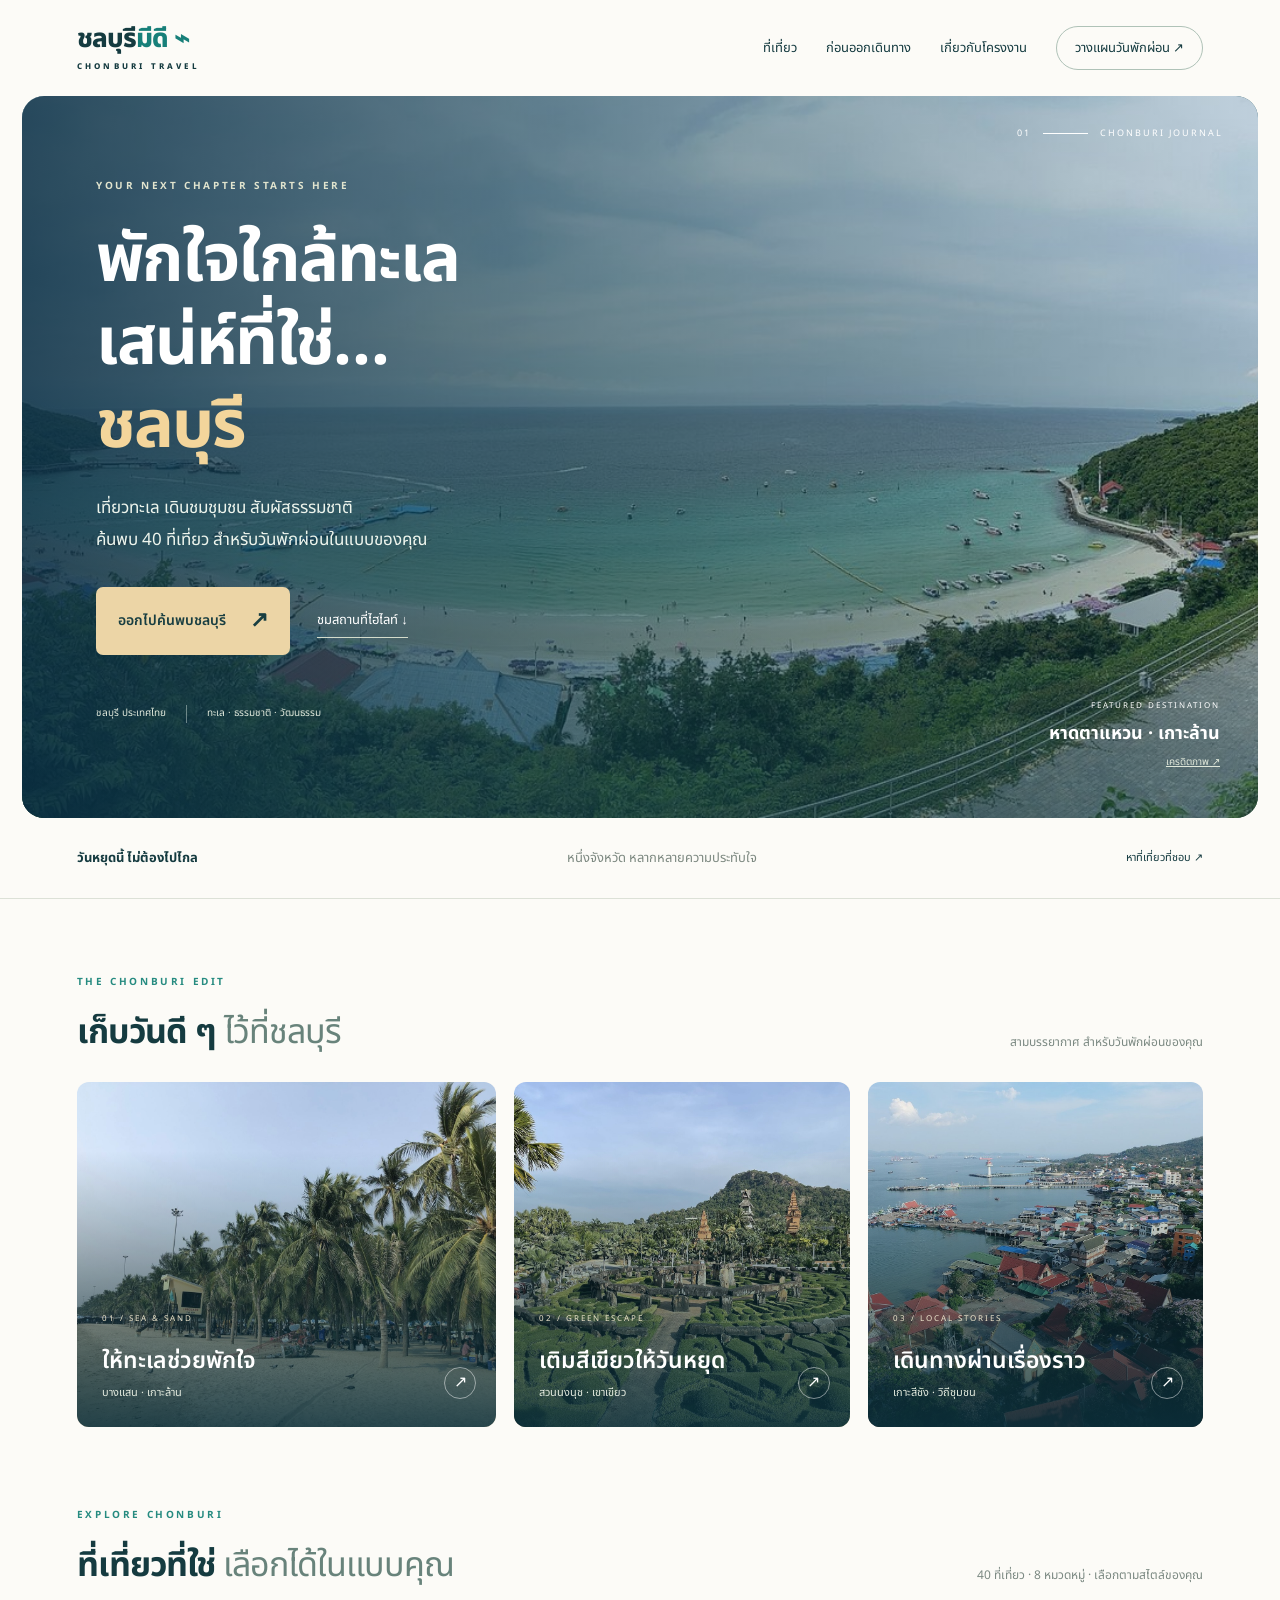
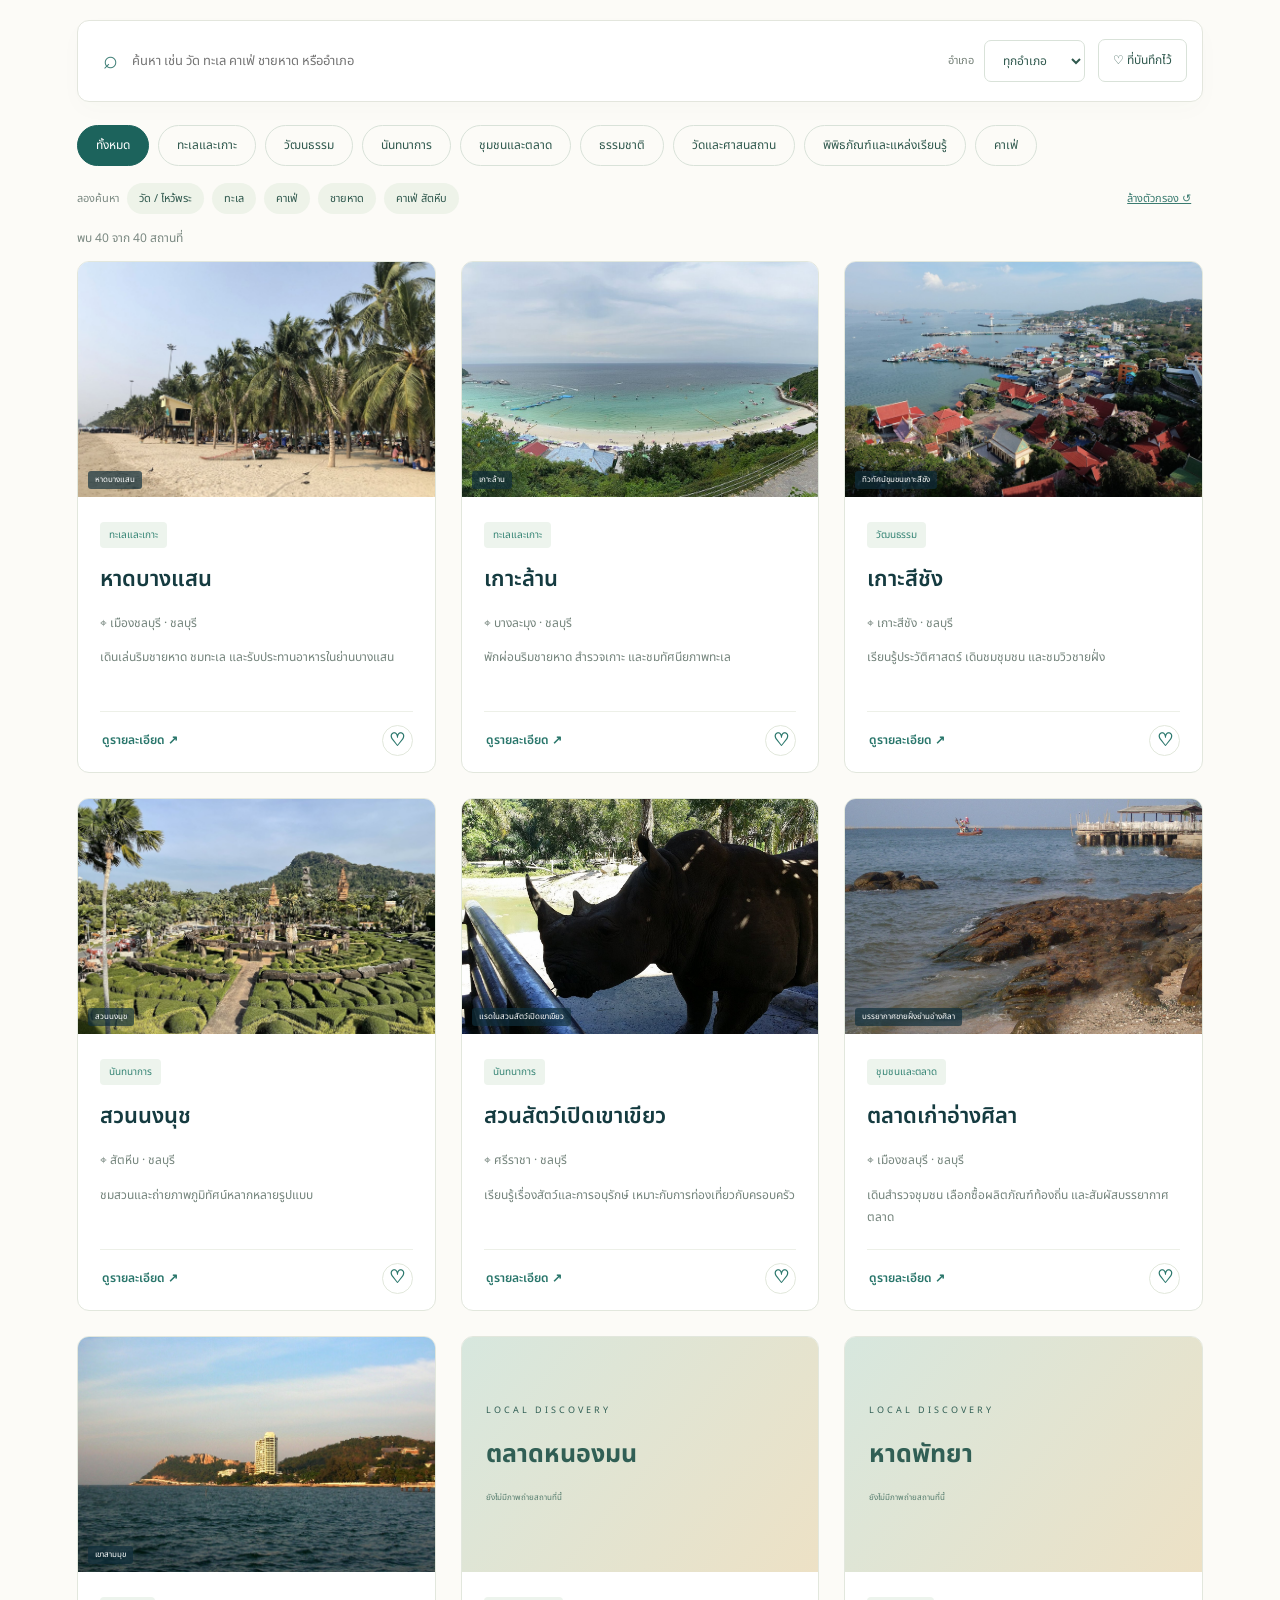
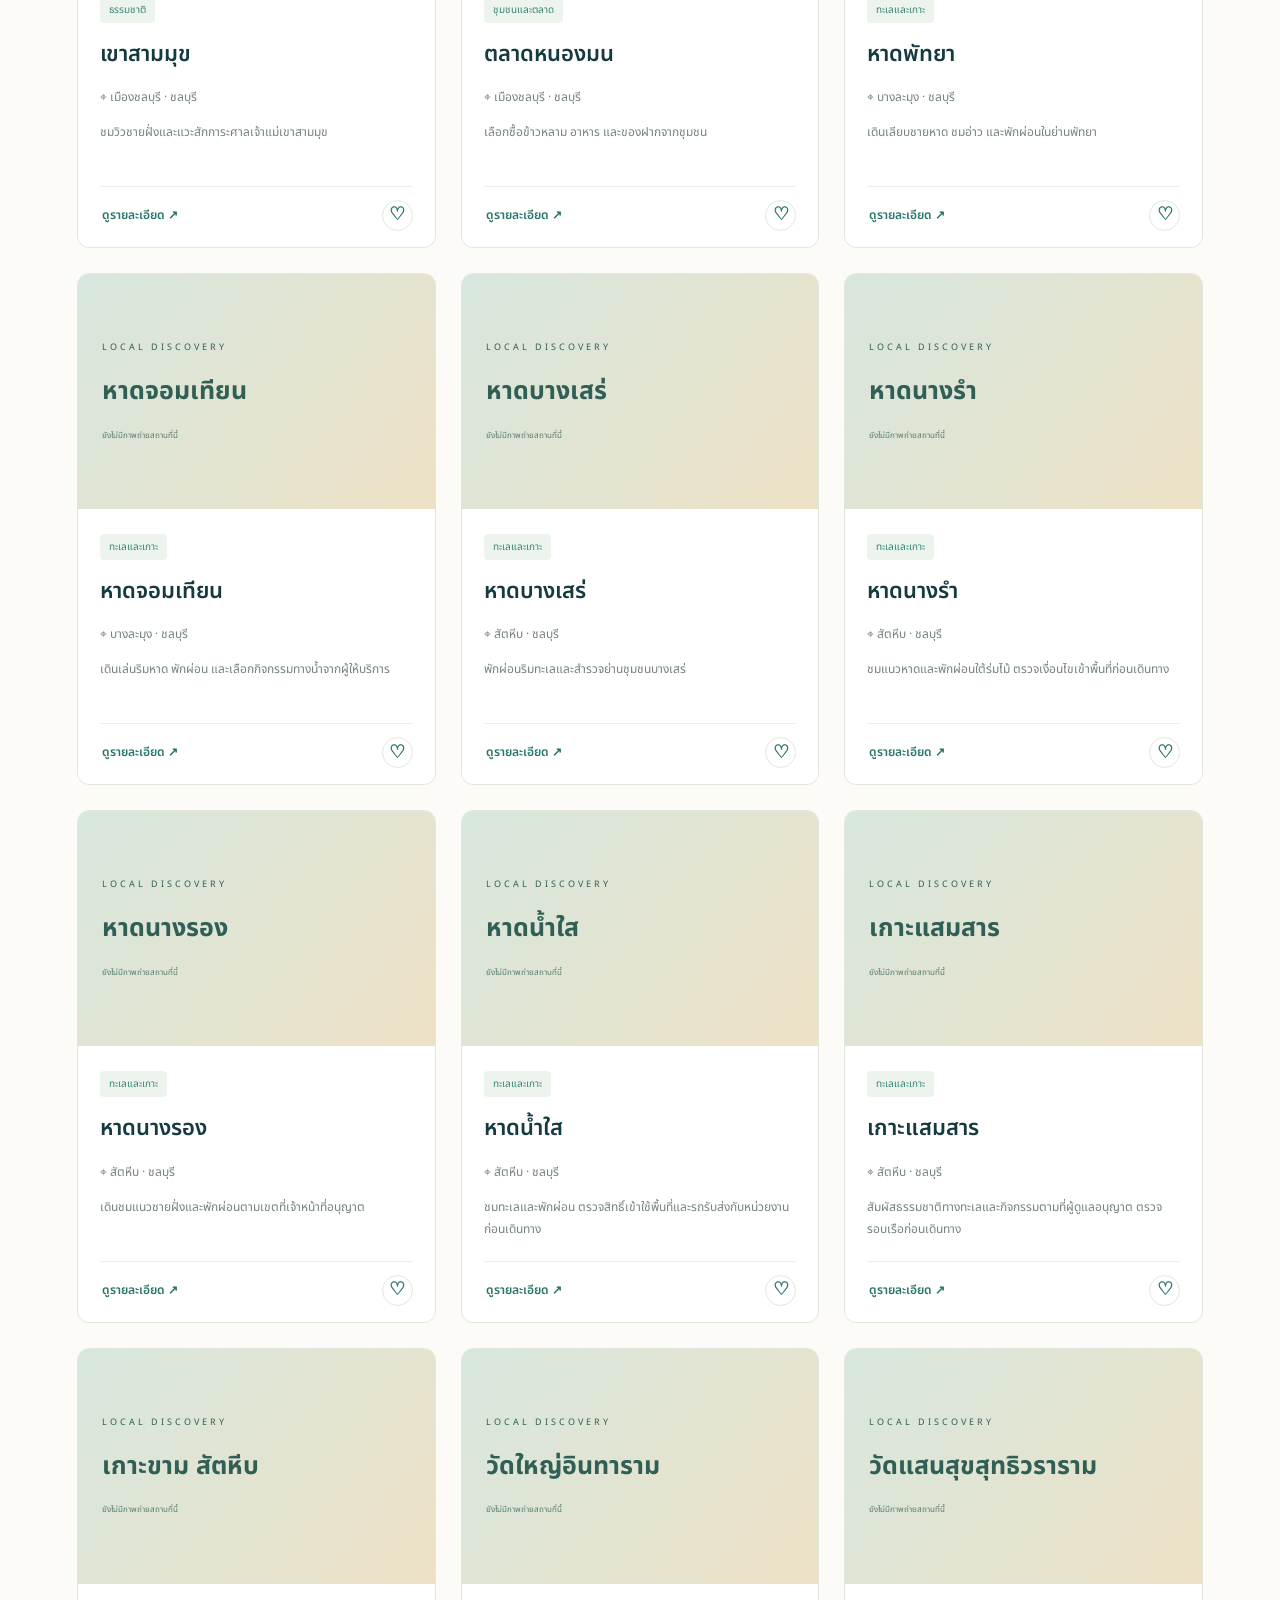
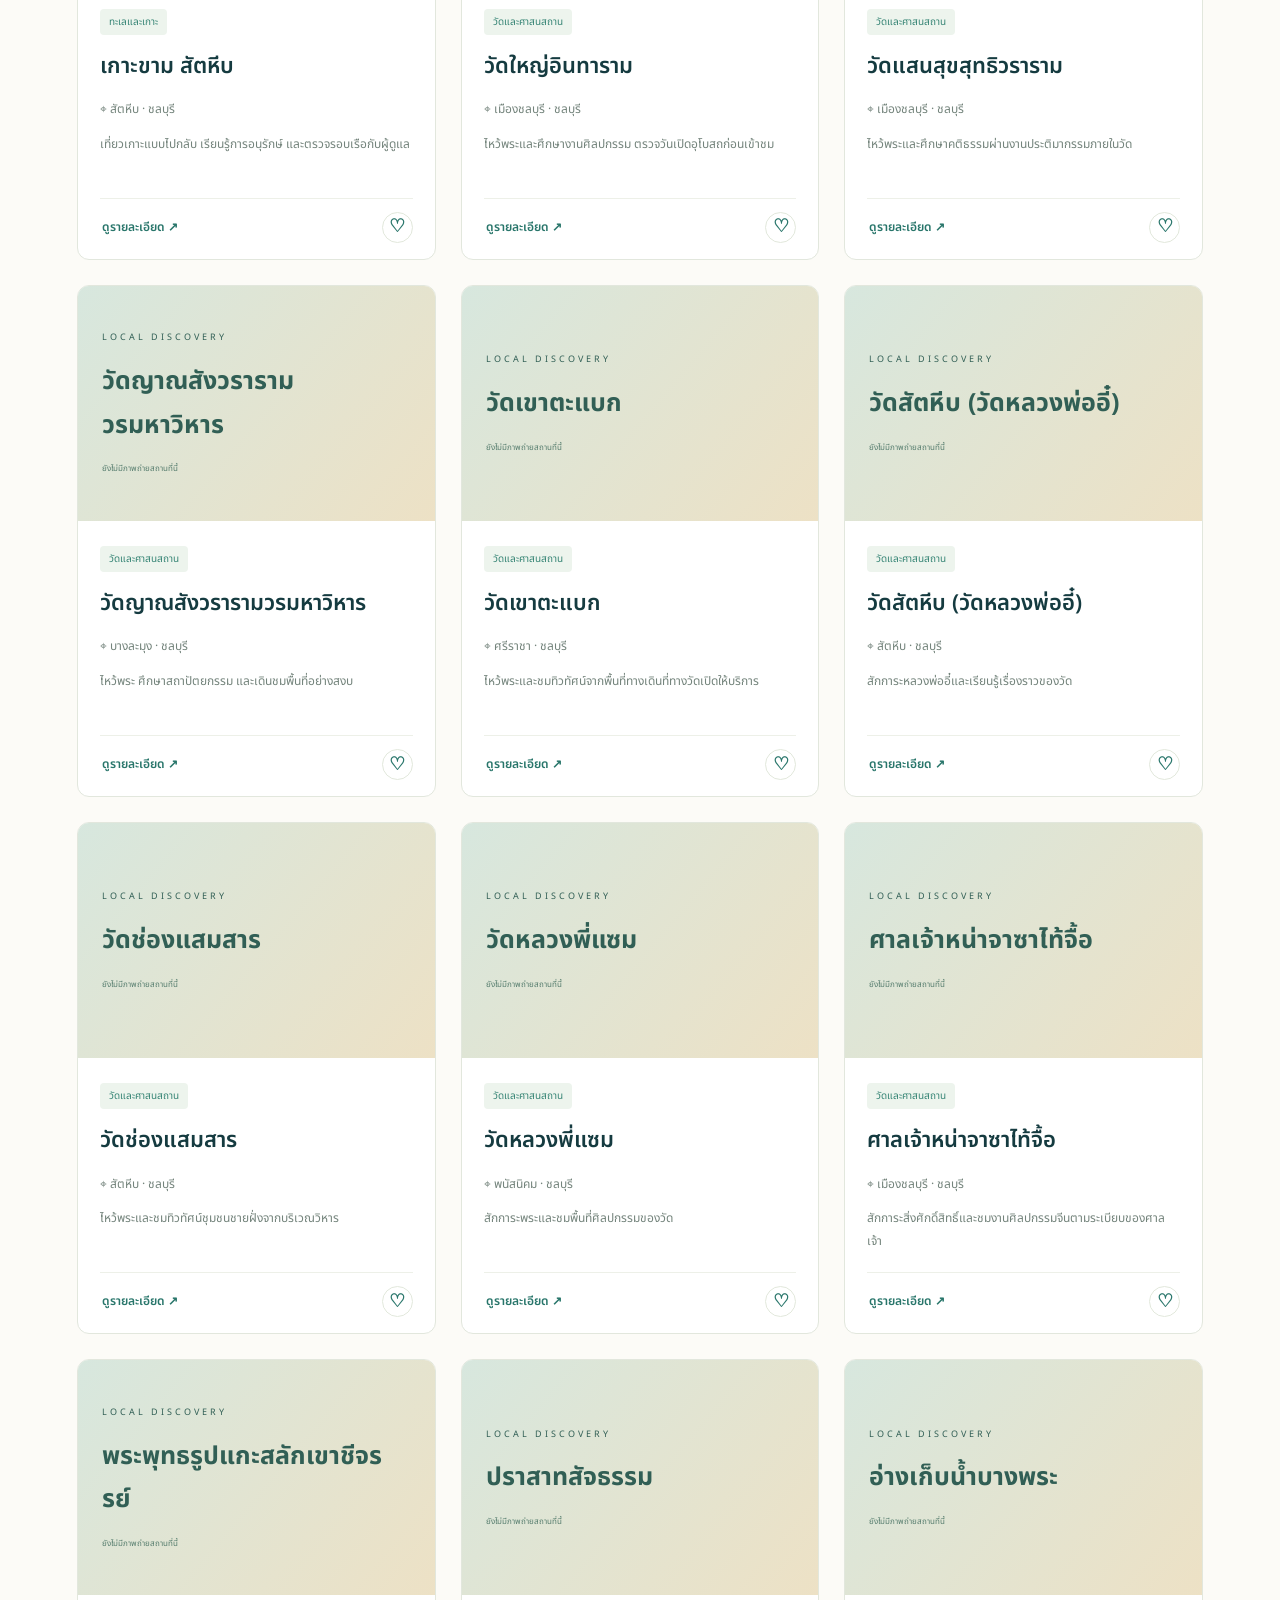
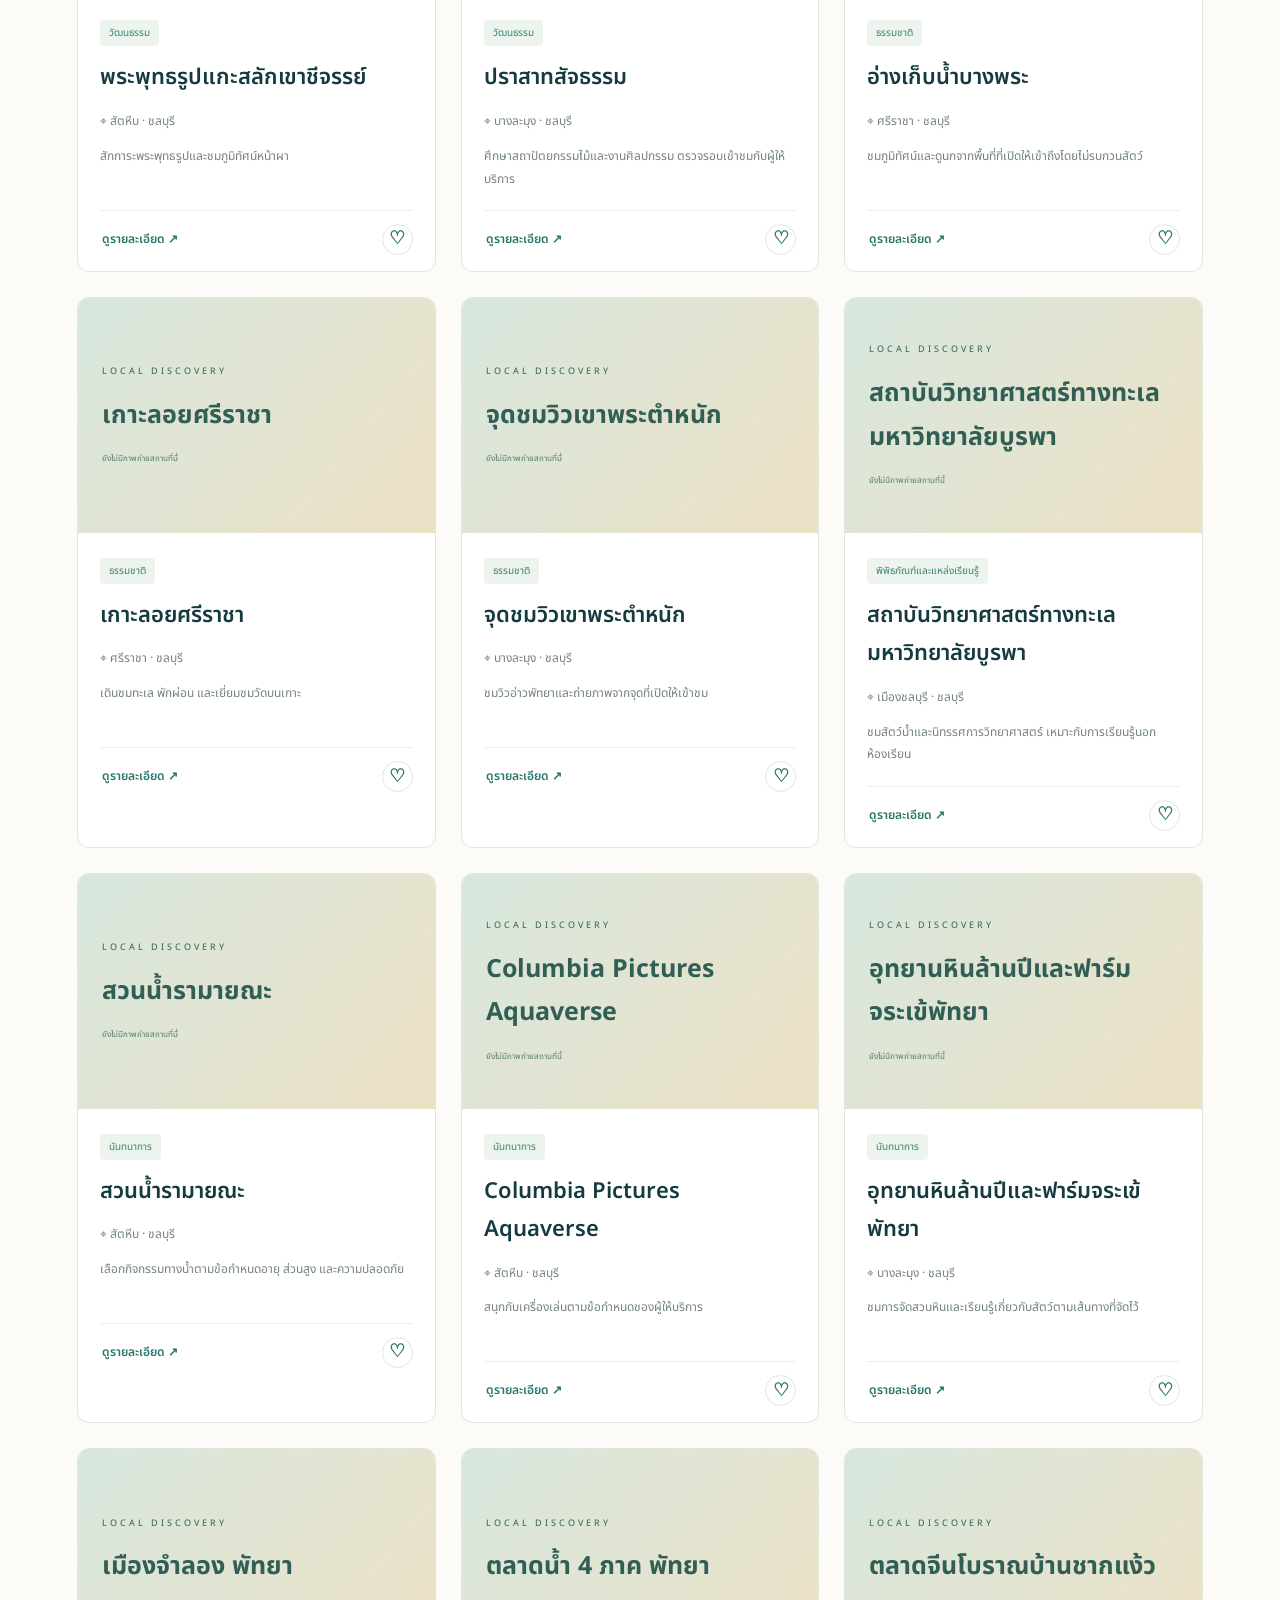
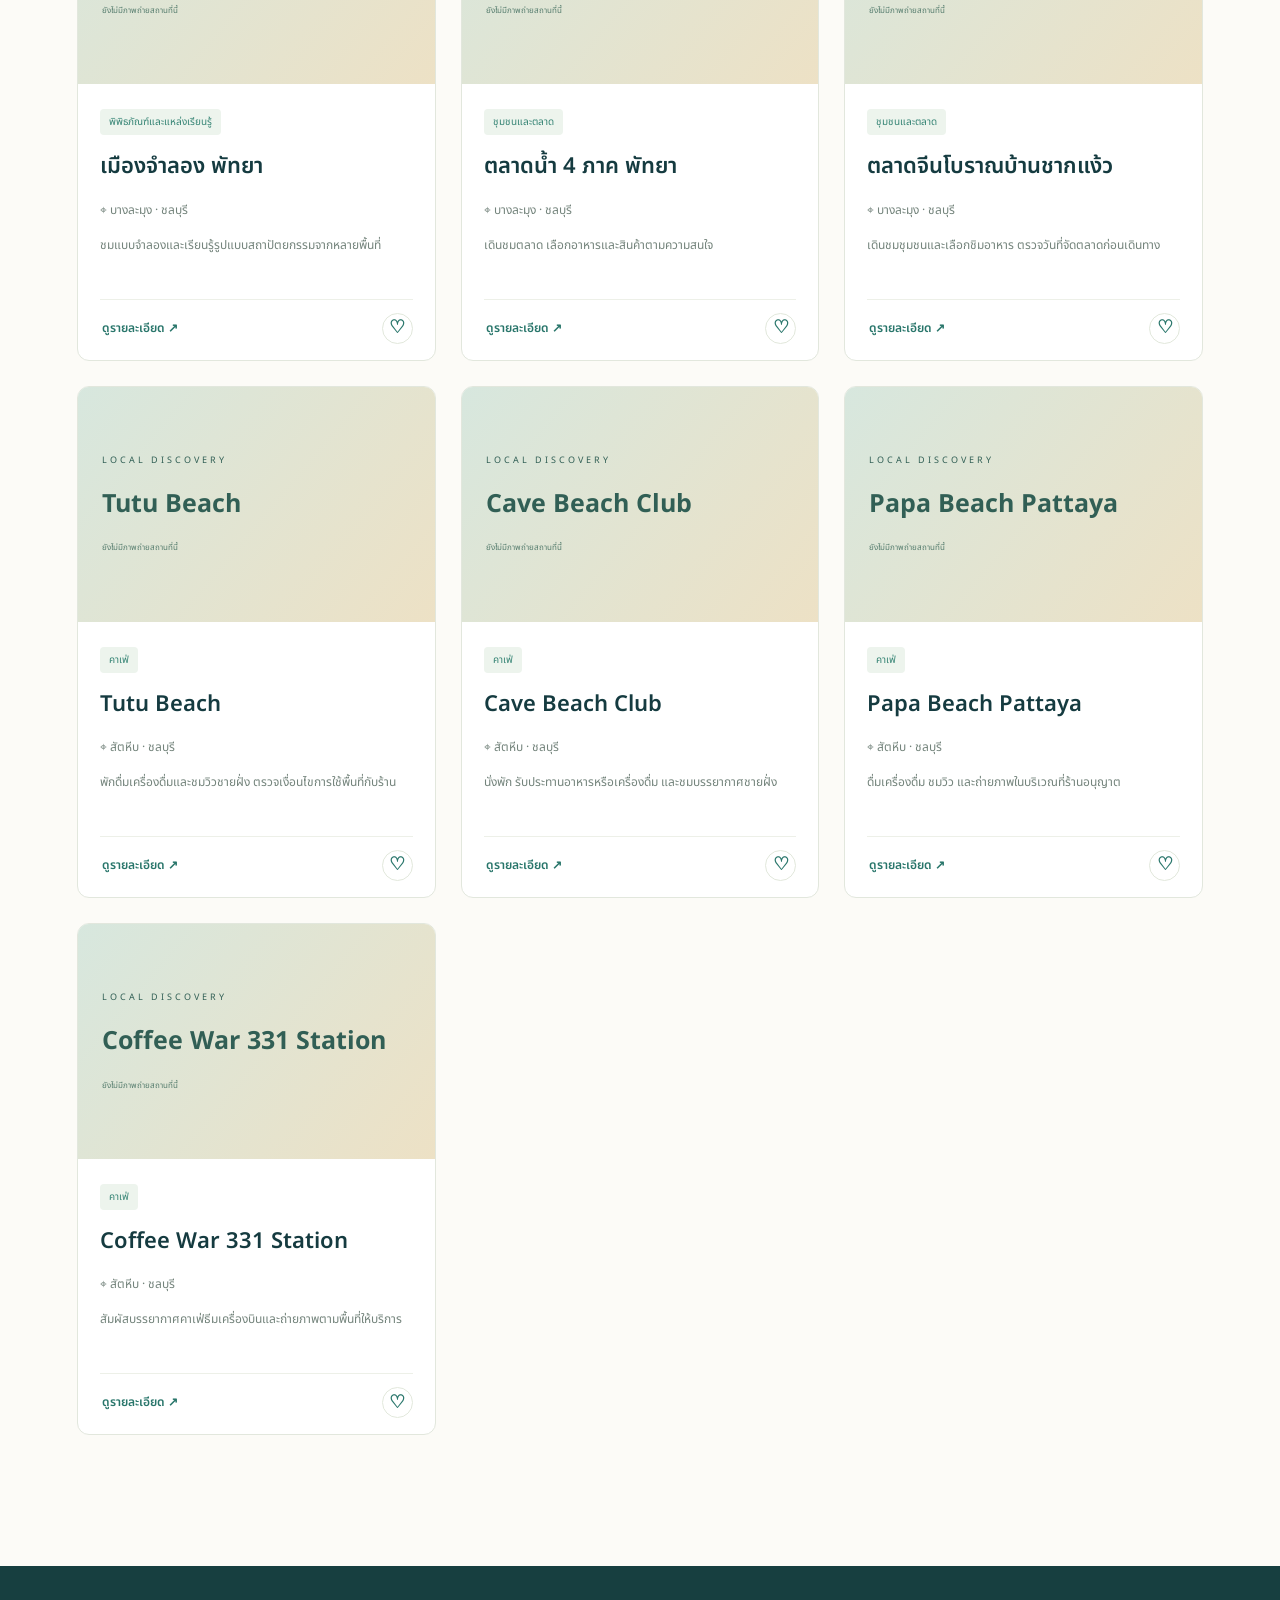
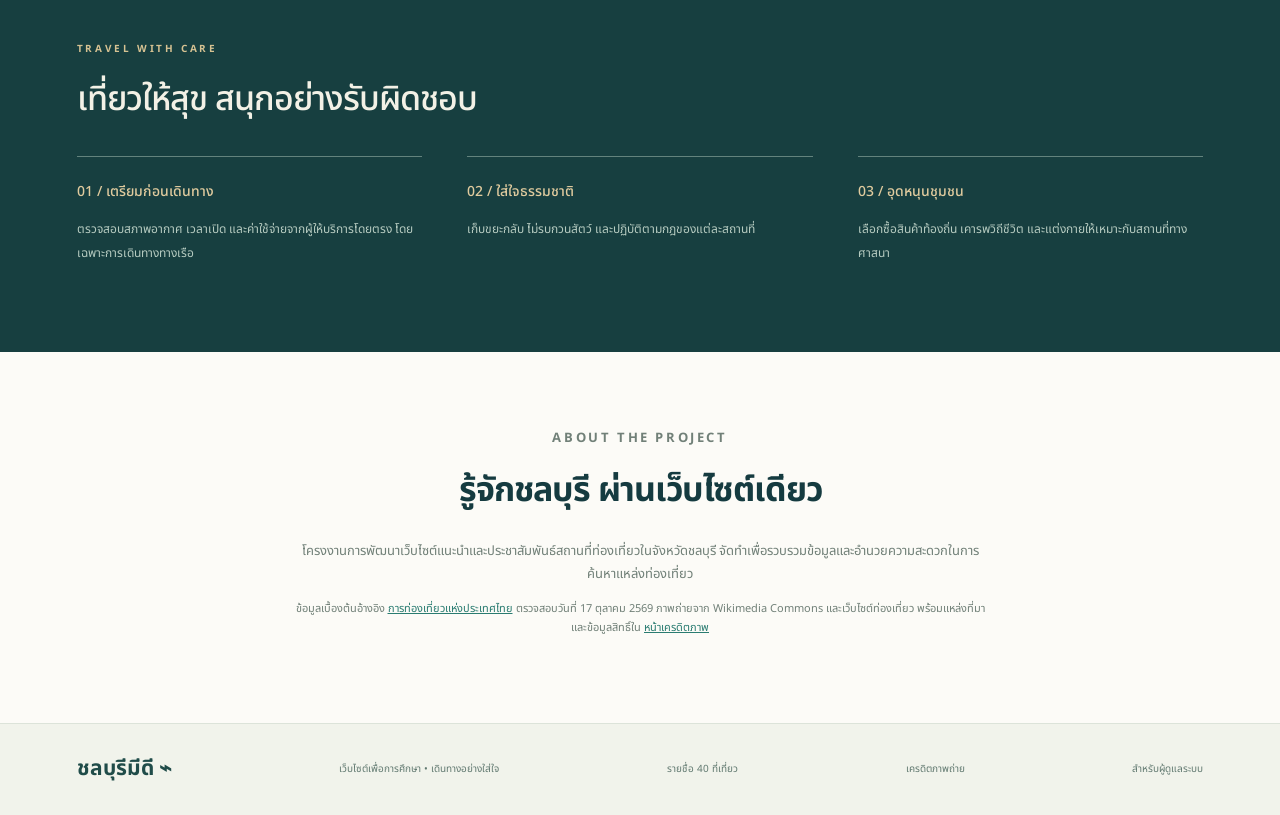
==== commit 86aae2d1: "Add files via upload" ====
--- a/index.html
+++ b/index.html
@@ -1,9 +1,9 @@
-<!doctype html><html lang="th"><head><meta charset="utf-8"><meta name="viewport" content="width=device-width,initial-scale=1"><meta name="description" content="ค้นพบชลบุรี แนะนำแหล่งท่องเที่ยวทางทะเล ธรรมชาติ วัฒนธรรม และชุมชน"><title>ชลบุรีมีดี • Chonburi Travel</title><link rel="stylesheet" href="assets/style.css"></head><body>
+<!doctype html><html lang="th"><head><meta charset="utf-8"><meta name="viewport" content="width=device-width,initial-scale=1"><meta name="description" content="ค้นพบชลบุรี แนะนำแหล่งท่องเที่ยวทางทะเล ธรรมชาติ วัฒนธรรม และชุมชน"><title>ชลบุรีมีดี • Chonburi Travel</title><link rel="stylesheet" href="assets/style.css?v=40photos"></head><body>
 <header><a class="brand" href="#">ชลบุรี<span>มีดี ⌁</span><small>CHONBURI TRAVEL</small></a><nav aria-label="เมนูหลัก"><a href="#explore">ที่เที่ยว</a><a href="#guide">ก่อนออกเดินทาง</a><a href="#about">เกี่ยวกับโครงงาน</a><a class="nav-cta" href="#explore">วางแผนวันพักผ่อน ↗</a></nav></header>
 <main><section class="hero"><img class="hero-background" src="assets/images/kohlarn.jpg" alt="หาดตาแหวน เกาะล้าน จังหวัดชลบุรี" fetchpriority="high"><div class="hero-shade"></div><div class="hero-copy"><p class="eyebrow">YOUR NEXT CHAPTER STARTS HERE</p><h1>พักใจใกล้ทะเล<br>เสน่ห์ที่ใช่…<span>ชลบุรี</span></h1><p>เที่ยวทะเล เดินชมชุมชน สัมผัสธรรมชาติ<br>ค้นพบ 40 ที่เที่ยว สำหรับวันพักผ่อนในแบบของคุณ</p><div class="hero-cta"><a class="button" href="#explore">ออกไปค้นพบชลบุรี <span>↗</span></a><a class="text-link" href="#highlights">ชมสถานที่ไฮไลท์ ↓</a></div><div class="hero-note"><span>ชลบุรี ประเทศไทย</span><span>ทะเล · ธรรมชาติ · วัฒนธรรม</span></div></div><div class="hero-location"><span>FEATURED DESTINATION</span><strong>หาดตาแหวน · เกาะล้าน</strong><a href="credits.html">เครดิตภาพ ↗</a></div><div class="hero-index">01 <i></i> CHONBURI JOURNAL</div></section>
 <div class="intro-strip"><span>วันหยุดนี้ ไม่ต้องไปไกล</span><p>หนึ่งจังหวัด หลากหลายความประทับใจ</p><a href="#explore">หาที่เที่ยวที่ชอบ ↗</a></div>
 <section id="highlights" class="section highlights"><div class="section-title"><div><p class="eyebrow">THE CHONBURI EDIT</p><h2>เก็บวันดี ๆ <em>ไว้ที่ชลบุรี</em></h2></div><p>สามบรรยากาศ สำหรับวันพักผ่อนของคุณ</p></div><div class="highlight-grid"><a class="feature feature-large" href="#explore" data-preset="ทะเลและเกาะ"><img src="assets/images/bangsaen.jpg" alt="หาดบางแสน" loading="lazy"><div><span>01 / SEA &amp; SAND</span><h3>ให้ทะเลช่วยพักใจ</h3><p>บางแสน · เกาะล้าน</p></div><b>↗</b></a><a class="feature" href="#explore" data-preset="นันทนาการ"><img src="assets/images/nongnooch.jpg" alt="สวนจัดภูมิทัศน์ที่สวนนงนุช" loading="lazy"><div><span>02 / GREEN ESCAPE</span><h3>เติมสีเขียวให้วันหยุด</h3><p>สวนนงนุช · เขาเขียว</p></div><b>↗</b></a><a class="feature" href="#explore" data-preset="วัฒนธรรม"><img src="assets/images/sichang.jpg" alt="เกาะสีชัง" loading="lazy"><div><span>03 / LOCAL STORIES</span><h3>เดินทางผ่านเรื่องราว</h3><p>เกาะสีชัง · วิถีชุมชน</p></div><b>↗</b></a></div></section>
 <section id="explore" class="section"><div class="section-title"><div><p class="eyebrow">EXPLORE CHONBURI</p><h2>ที่เที่ยวที่ใช่ <em>เลือกได้ในแบบคุณ</em></h2></div><p>40 ที่เที่ยว · 8 หมวดหมู่ · เลือกตามสไตล์ของคุณ</p></div><div class="search-row"><label class="search">⌕ <input id="search" type="search" placeholder="ค้นหา เช่น วัด ทะเล คาเฟ่ ชายหาด หรืออำเภอ" aria-label="ค้นหาสถานที่"></label><label>อำเภอ <select id="district"><option value="">ทุกอำเภอ</option></select></label><button id="saved" aria-pressed="false">♡ ที่บันทึกไว้</button></div><div id="categories" class="chips" aria-label="ประเภทสถานที่"></div><div class="search-examples"><span>ลองค้นหา</span><button type="button" data-query="วัด">วัด / ไหว้พระ</button><button type="button" data-query="ทะเล">ทะเล</button><button type="button" data-query="คาเฟ่">คาเฟ่</button><button type="button" data-query="ชายหาด">ชายหาด</button><button type="button" data-query="คาเฟ่ สัตหีบ">คาเฟ่ สัตหีบ</button><button type="button" id="clear-filters">ล้างตัวกรอง ↺</button></div><p id="count" class="muted" role="status"></p><div id="cards" class="cards"></div><p id="error" role="alert"></p></section>
 <section id="guide" class="guide section"><p class="eyebrow">TRAVEL WITH CARE</p><h2>เที่ยวให้สุข สนุกอย่างรับผิดชอบ</h2><div class="tips"><article><b>01 / เตรียมก่อนเดินทาง</b><p>ตรวจสอบสภาพอากาศ เวลาเปิด และค่าใช้จ่ายจากผู้ให้บริการโดยตรง โดยเฉพาะการเดินทางทางเรือ</p></article><article><b>02 / ใส่ใจธรรมชาติ</b><p>เก็บขยะกลับ ไม่รบกวนสัตว์ และปฏิบัติตามกฎของแต่ละสถานที่</p></article><article><b>03 / อุดหนุนชุมชน</b><p>เลือกซื้อสินค้าท้องถิ่น เคารพวิถีชีวิต และแต่งกายให้เหมาะกับสถานที่ทางศาสนา</p></article></div></section>
-<section id="about" class="section about"><p class="eyebrow">ABOUT THE PROJECT</p><h2>รู้จักชลบุรี ผ่านเว็บไซต์เดียว</h2><p>โครงงานการพัฒนาเว็บไซต์แนะนำและประชาสัมพันธ์สถานที่ท่องเที่ยวในจังหวัดชลบุรี จัดทำเพื่อรวบรวมข้อมูลและอำนวยความสะดวกในการค้นหาแหล่งท่องเที่ยว</p><p>ข้อมูลเบื้องต้นอ้างอิง <a href="https://thai.tourismthailand.org/Destinations/Provinces/chon-buri/464" target="_blank" rel="noopener">การท่องเที่ยวแห่งประเทศไทย</a> ตรวจสอบวันที่ 17 ตุลาคม 2569 ภาพถ่ายจาก Wikimedia Commons พร้อมระบุผู้ถ่ายและสัญญาอนุญาตใน <a href="credits.html">หน้าเครดิตภาพ</a></p></section></main><footer><strong>ชลบุรีมีดี ⌁</strong><span>เว็บไซต์เพื่อการศึกษา • เดินทางอย่างใส่ใจ</span><a href="places-list.html">รายชื่อ 40 ที่เที่ยว</a><a href="credits.html">เครดิตภาพถ่าย</a><a href="admin.html">สำหรับผู้ดูแลระบบ</a></footer>
-<dialog id="detail"><button id="close" class="close" aria-label="ปิดรายละเอียด">✕</button><div id="detail-content"></div></dialog><script src="config.js"></script><script src="assets/photos.js"></script><script src="assets/search.js"></script><script src="assets/app.js"></script></body></html>+<section id="about" class="section about"><p class="eyebrow">ABOUT THE PROJECT</p><h2>รู้จักชลบุรี ผ่านเว็บไซต์เดียว</h2><p>โครงงานการพัฒนาเว็บไซต์แนะนำและประชาสัมพันธ์สถานที่ท่องเที่ยวในจังหวัดชลบุรี จัดทำเพื่อรวบรวมข้อมูลและอำนวยความสะดวกในการค้นหาแหล่งท่องเที่ยว</p><p>ข้อมูลเบื้องต้นอ้างอิง <a href="https://thai.tourismthailand.org/Destinations/Provinces/chon-buri/464" target="_blank" rel="noopener">การท่องเที่ยวแห่งประเทศไทย</a> ตรวจสอบวันที่ 17 ตุลาคม 2569 ภาพถ่ายจาก Wikimedia Commons และเว็บไซต์ท่องเที่ยว พร้อมแหล่งที่มาและข้อมูลสิทธิ์ใน <a href="credits.html">หน้าเครดิตภาพ</a></p></section></main><footer><strong>ชลบุรีมีดี ⌁</strong><span>เว็บไซต์เพื่อการศึกษา • เดินทางอย่างใส่ใจ</span><a href="places-list.html">รายชื่อ 40 ที่เที่ยว</a><a href="credits.html">เครดิตภาพถ่าย</a><a href="admin.html">สำหรับผู้ดูแลระบบ</a></footer>
+<dialog id="detail"><button id="close" class="close" aria-label="ปิดรายละเอียด">✕</button><div id="detail-content"></div></dialog><script src="config.js?v=40photos"></script><script src="assets/photos.js?v=40photos"></script><script src="assets/search.js?v=40photos"></script><script src="assets/app.js?v=40photos"></script></body></html>
